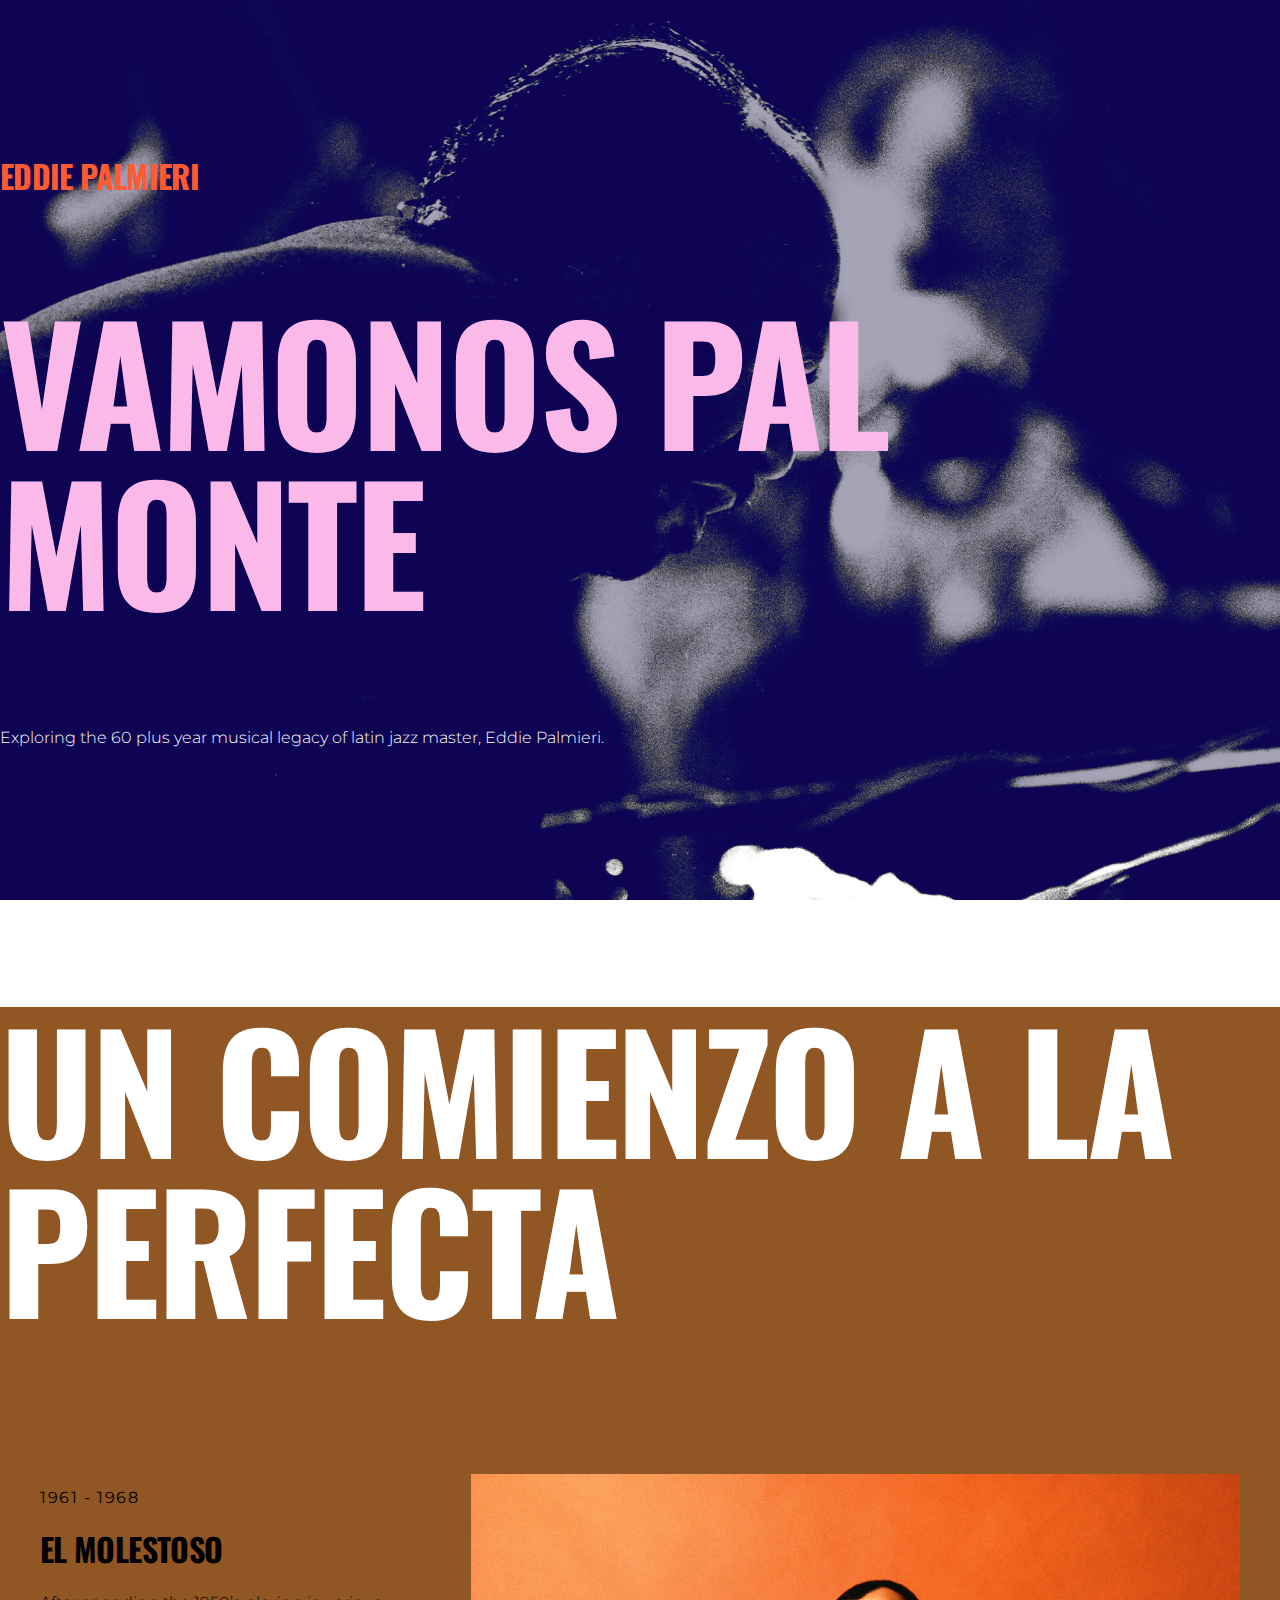
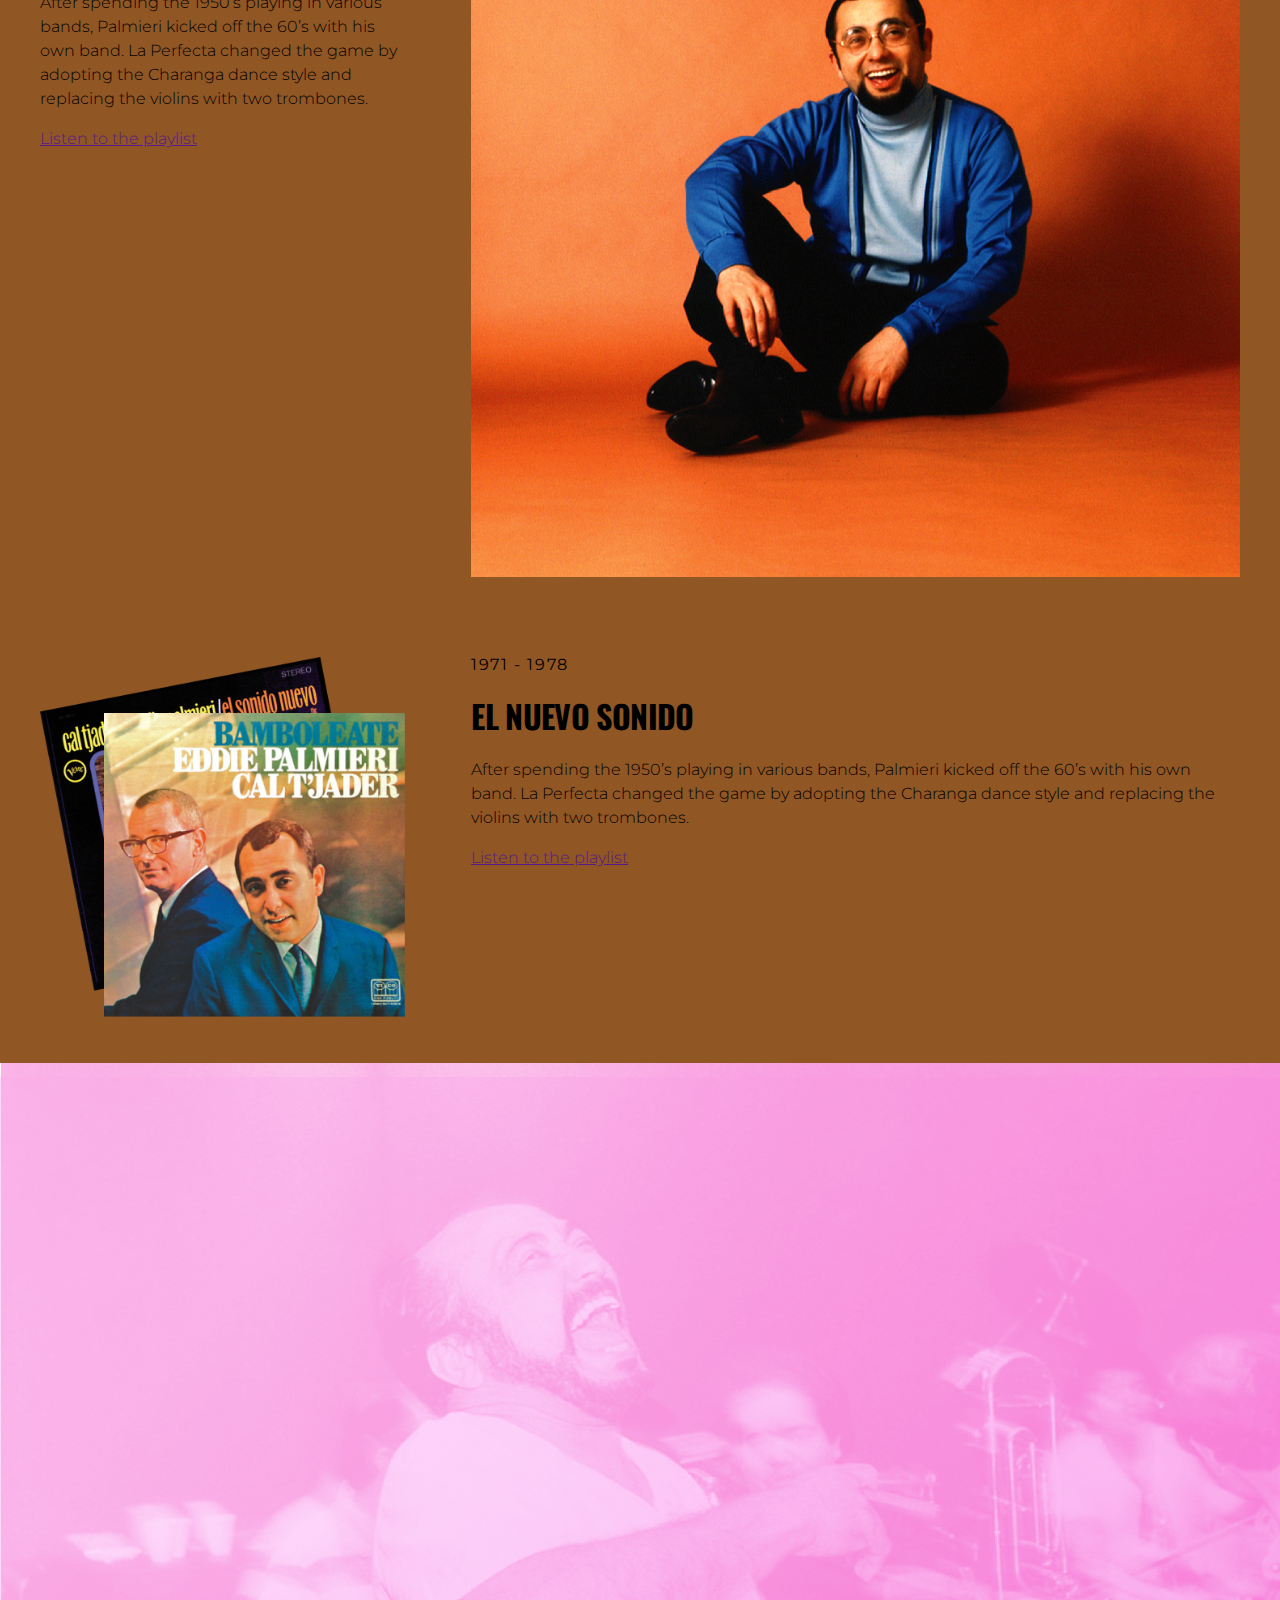
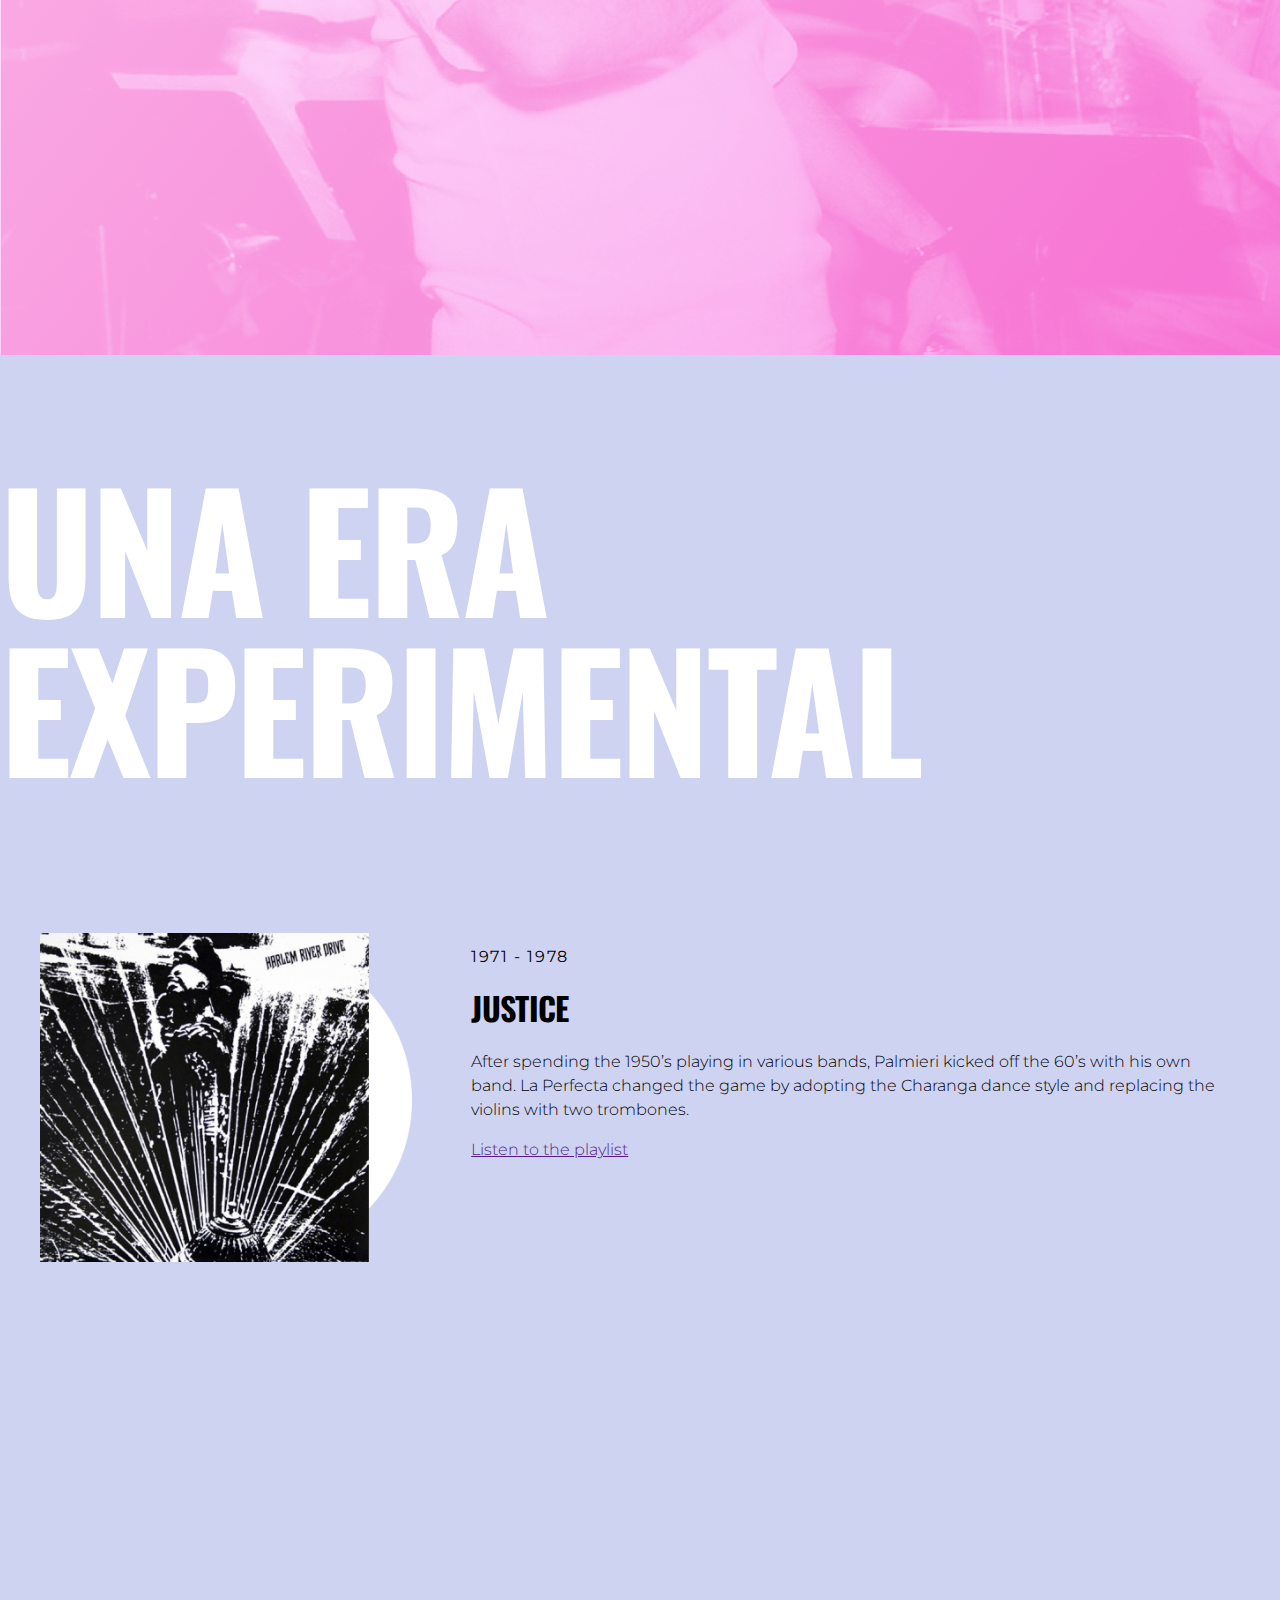
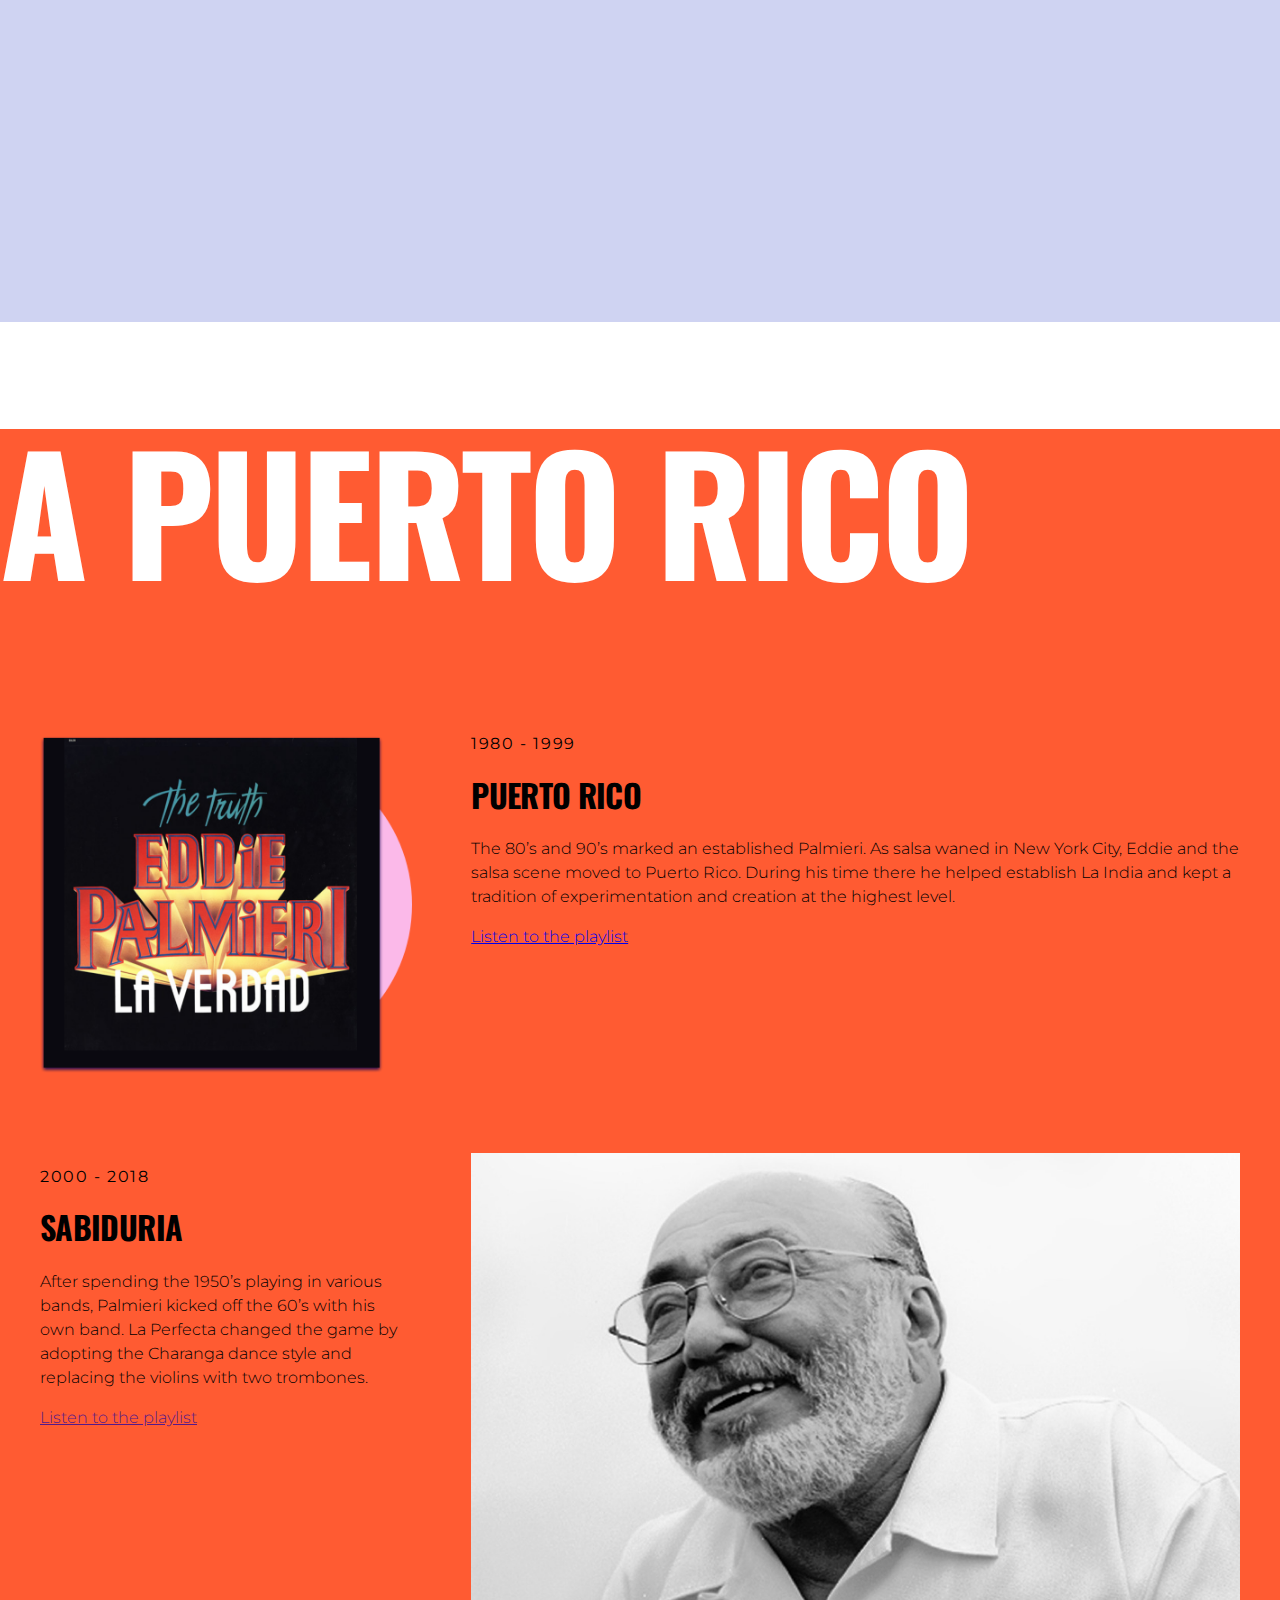
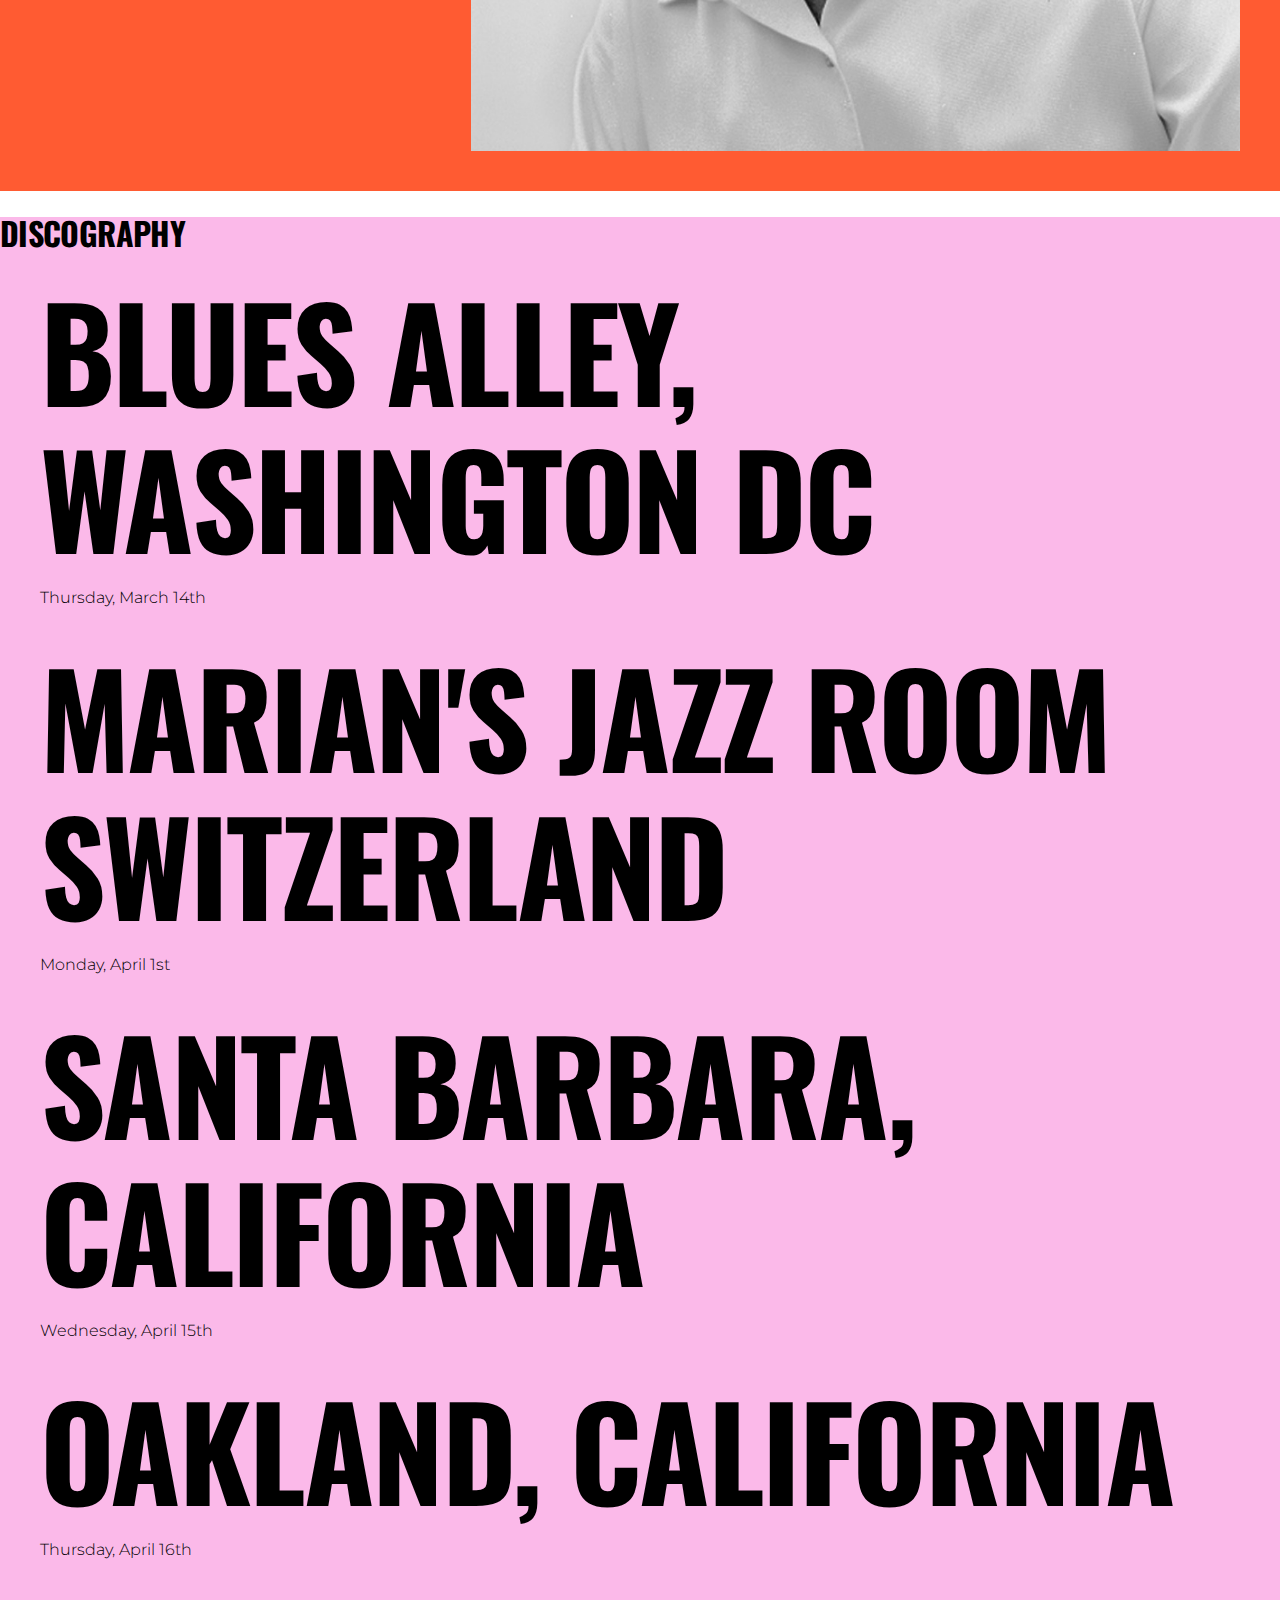
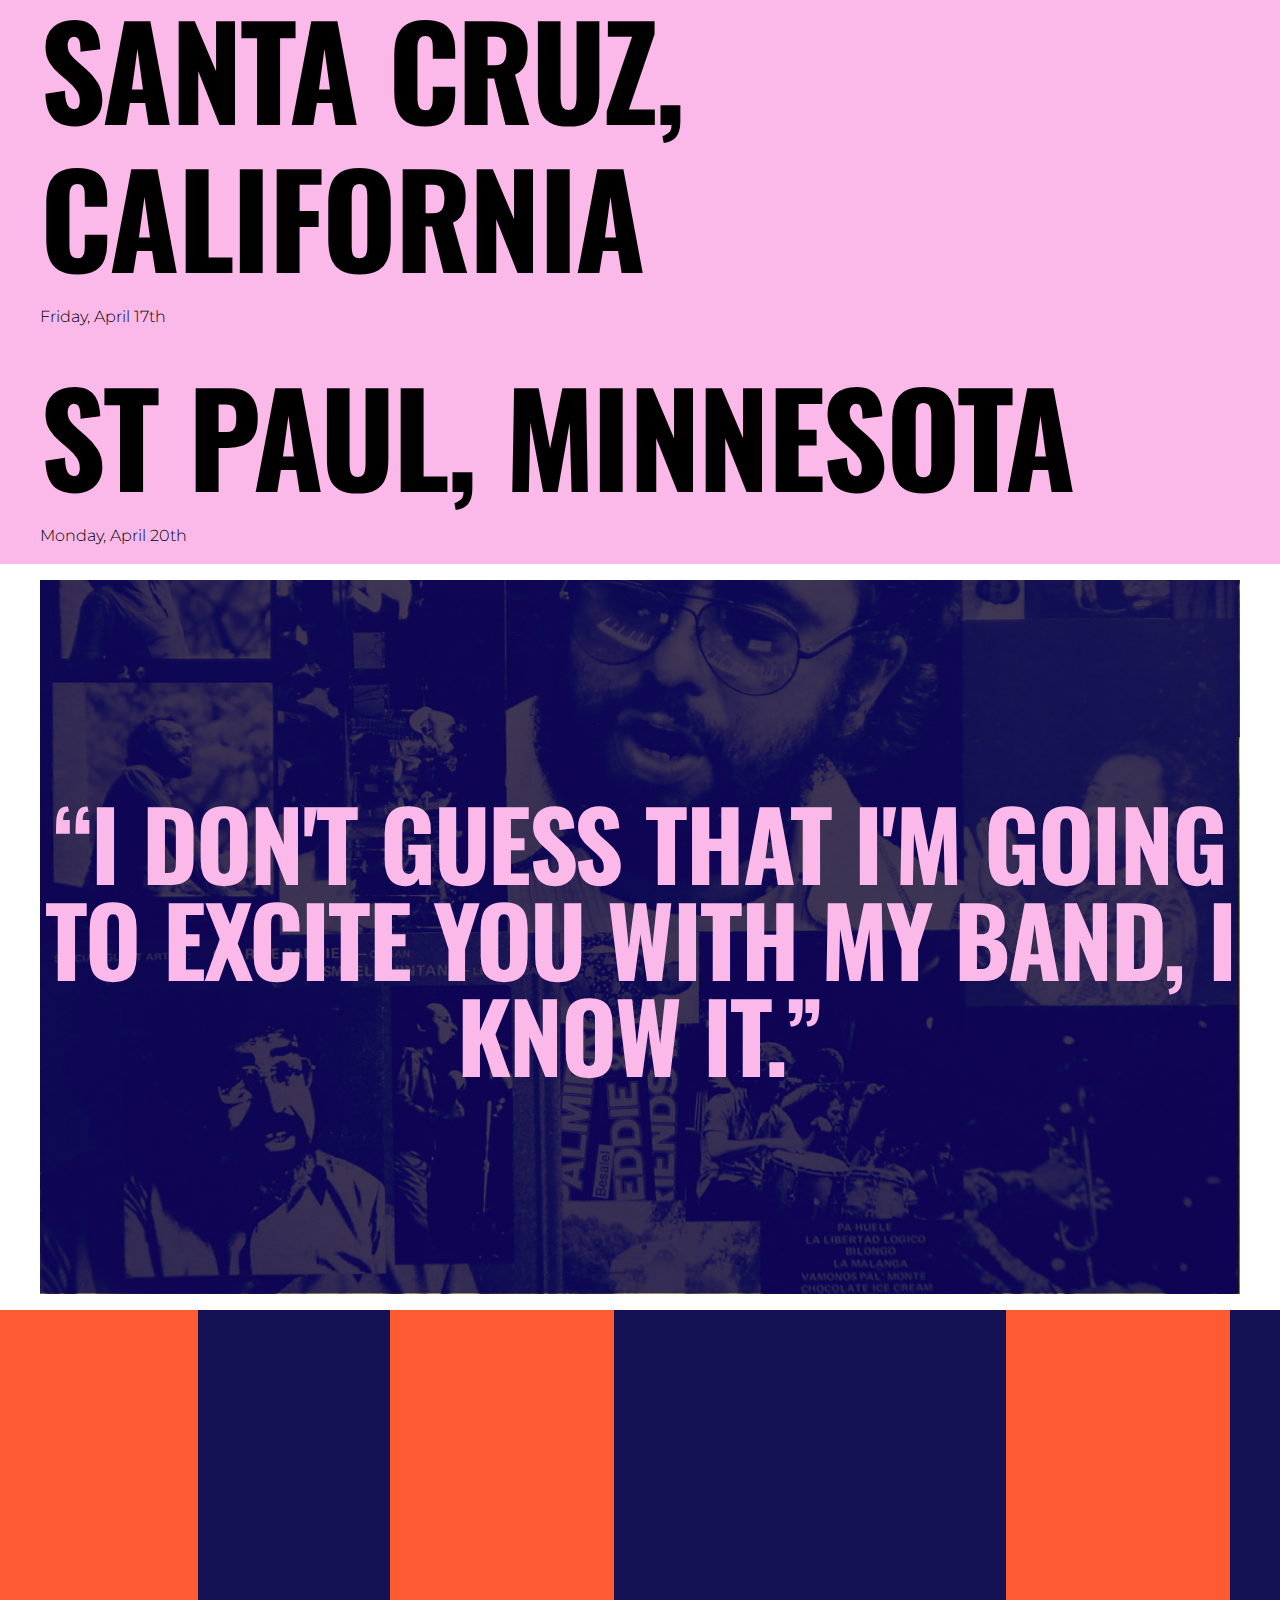
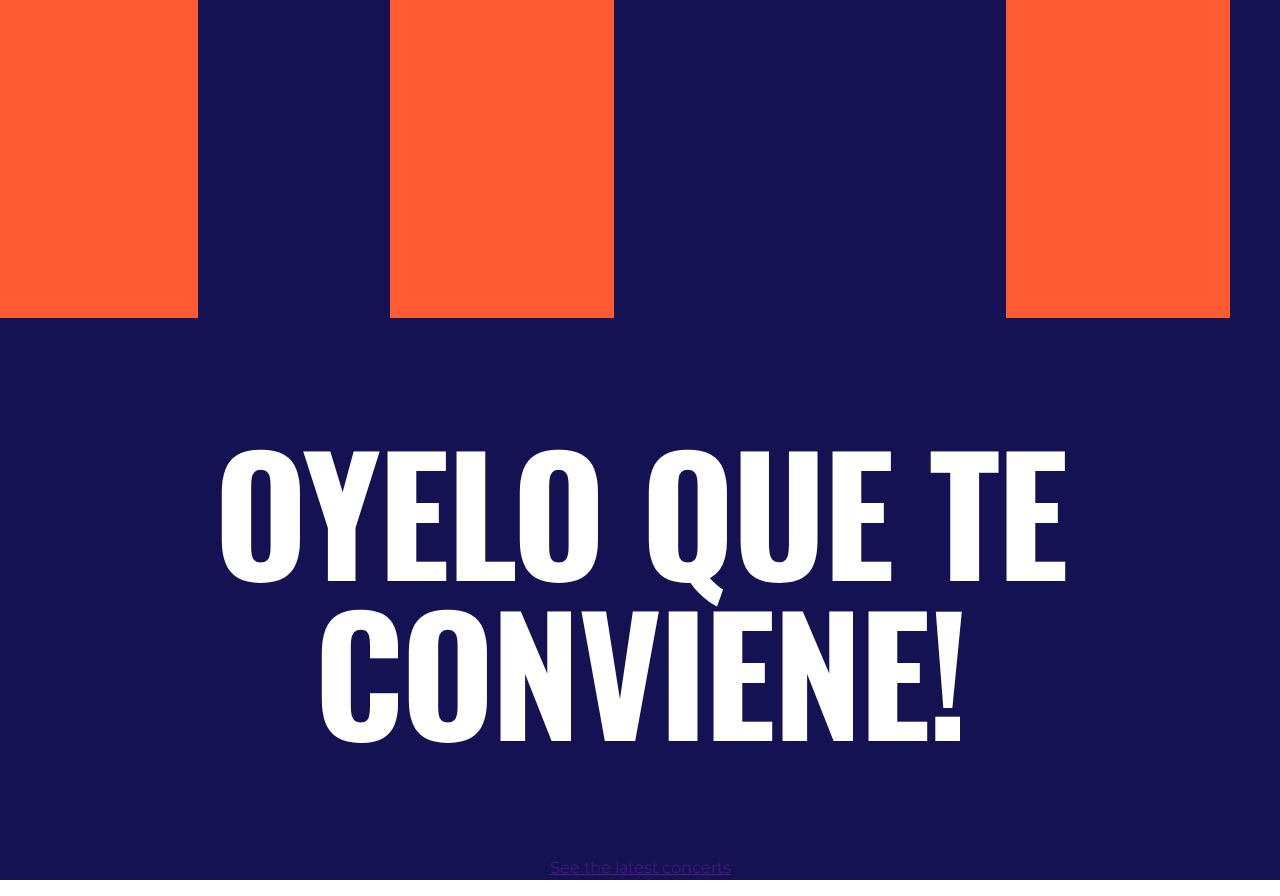
==== unit_6/index.html @ 538d2fc3 "Unit 6" ====
<!DOCTYPE html>
<html lang="en">
<head>
	<title>Vamonos Pal Monte</title>

	<link rel="stylesheet" type="text/css" href="css/style.css">
	<link rel="stylesheet" type="text/css" href="css/normalize.css">

	<link href="https://fonts.googleapis.com/css?family=Montserrat:300,300i,400,400i,700,700i|Oswald:400,700" rel="stylesheet">
</head>



<body>

	<header>
		<section class="hero">
            <div class="hero-inner">
            	<h2>Eddie Palmieri</h2>
                <h1>Vamonos Pal Monte</h1>
                <p>Exploring the 60 plus year musical legacy of latin jazz master, Eddie Palmieri.</p>
            </div>
        </section>			
	</header>

	
	<main>
		<section id="elmolestoso">
			<h1>Un Comienzo a La Perfecta</h1>	
			<section id="two_column" class="clearfix">
				<aside id="left">
					<p class="lead">1961 - 1968</p>
					<h2>El Molestoso</h2>
					<p>After spending the 1950’s playing in various bands, Palmieri kicked off the 60’s with his own band. La Perfecta changed the game by adopting the Charanga dance style and replacing the violins with two trombones.</p> 
					<p><a href="">Listen to the playlist</a></p>
				</aside>

				<img id="right" src="images/eddie_young@2x.png" alt="Young Eddie Palmieri sitting down in front of orange background" title="Young Eddie Palmieri">

			</section>

			
			<section id="two_column" class="clearfix">


				<img  id="left" src="images/caltjader_records@2x.png" alt="Bamboleate and El Sonido Nuevo album covers feature Eddie and Cal Tjader" title="Eddie Palmieri and Cal Tjader, Bamboleate">


				<aside id="right">
				<div class="lead">1971 - 1978</div>
				<h2>El Nuevo Sonido</h2>
				<p>After spending the 1950’s playing in various bands, Palmieri kicked off the 60’s with his own band. La Perfecta changed the game by adopting the Charanga dance style and replacing the violins with two trombones.</p> 

				<p><a href="">Listen to the playlist</a></p>
				</aside>

			</section>	

		</section>	

		<section id="justicia">

			<img src="images/eddie_laughing@2x.png" alt="Eddie Palmieri jumping in the air" title="Eddie Palmieri jumping">

			<h1>Una era experimental</h1>



			<section id="two_column" class="clearfix">

				<img id="left" src="images/harlemriverdrive_records@2x.png" alt="Harlem River Drive album cover, an image of kids playing in front of a fire hydrant" title="Harlem River Drive">

				<aside id="right">

				<p class="lead">1971 - 1978</p>
				<h2>Justice</h2>
				<p>After spending the 1950’s playing in various bands, Palmieri kicked off the 60’s with his own band. La Perfecta changed the game by adopting the Charanga dance style and replacing the violins with two trombones.</p> 

				<p><a href="">Listen to the playlist</a></p>
				</aside>

			</section>

			<div class="video">
				<iframe width="960" height="615" src="https://www.youtube.com/embed/rt2pMXe1Zt8" frameborder="0" allow="accelerometer; autoplay; encrypted-media; gyroscope; picture-in-picture" allowfullscreen></iframe>
			</div>

		</section>

		<section id="puertorico">
			<h1>A Puerto Rico</h1>
			<section id="two_column" class="clearfix">
				<img id="left" src="images/laverdad_records@2x.png" alt="Palmieri laughing and playing with his band" title="Eddie Palmieri laughing">
				<aside id="right">
					<div class="lead">1980 - 1999</div>
					<h2>Puerto Rico</h2>
					<p>The 80’s and 90’s marked an established Palmieri. As salsa waned in New York City, Eddie and the salsa scene moved to Puerto Rico. During his time there he helped establish La India and kept a tradition of experimentation and creation at the highest level.</p> 
					<p><a href="#">Listen to the playlist</a></p>
				</aside>
			</section>
	
			<section id="two_column" class="clearfix">
				<aside id="left">
					<p class="lead">2000 - 2018</p>
					<h2>Sabiduria</h2>
					<p>After spending the 1950’s playing in various bands, Palmieri kicked off the 60’s with his own band. La Perfecta changed the game by adopting the Charanga dance style and replacing the violins with two trombones.</p> 
					<p><a href="">Listen to the playlist</a></p>
				</aside>
				<img id="right" src="images/eddie_portrait@2x.png" alt="Palmieri laughing and playing with his band" title="Eddie Palmieri laughing">
			</section>
		</section>

		<section id="concerts">
			<h2>Discography</h2>
				

				<ul>
					<li class="list-heading"><a href="#">Blues Alley, Washington DC</a></li>
					<li class="list-description">Thursday, March 14th</li>
				</ul>

				<ul>
					<li class="list-heading"><a href="#">Marian's Jazz Room Switzerland</a></li>
					<li class="list-description">Monday, April 1st</li>
				</ul>

				<ul>
					<li class="list-heading"><a href="#">Santa Barbara, California</a></li>
					<li class="list-description">Wednesday, April 15th</li>
				</ul>
					
				<ul>
					<li class="list-heading"><a href="#">Oakland, California</a></li>
					<li class="list-description">Thursday, April 16th</li>
				</ul>
				
				<ul>
					<li class="list-heading"><a href="#">Santa Cruz, California</a></li>
					<li class="list-description">Friday, April 17th</li>
				</ul>

				<ul>
					<li class="list-heading"><a href="#">St Paul, Minnesota</a></li>
					<li class="list-description">Monday, April 20th</li>
				</ul>
	


				
				
		</section>

		<section id="collage">
			<div class="bg-image">
				<img src="images/eddiepalmieri_collage.jpg" alt="Palmieri laughing and playing with his band" title="Eddie Palmieri laughing">
				<p><q>I don't guess that I'm going to excite you with my band, I know it.</q></p>
			</div>
		</section>
	</main>
	
	<footer>
		<img src="images/pianokeys@2x.png" alt="Piano Keys" title="Piano Keys">
		<h1>Oyelo Que Te Conviene!</h1>
			<p><a href="">See the latest concerts</a></p>
	</footer>

</body>
</html>
---- unit_6/css/style.css ----
body {
	font-size: 16px;
	margin: 2em;
}




h1, h2, q, .list-heading {
	font-family: 'Oswald', sans-serif;
	text-transform: uppercase;
	font-weight: 700;
	letter-spacing: -0.02em;
}



h1 {
	font-size: 10em;
	line-height: 1em;
	color: white;
}

h2 {
	font-size: 2em;
	line-height: 1em;
}


p, dl {
	font-family: 'Montserrat', sans-serif;
	font-weight: 300;
	font-size: 1em;
	line-height: 1.5em;
}


q {
	font-size: 6em;
	line-height: 1em;
}

nav a  { 
	font-family: 'Montserrat', sans-serif;
	text-transform: uppercase;
	letter-spacing: 1px;
	font-weight: 400;
	font-size: .8em;
	line-height: 1em;
 }

 ul { list-style-type: none;
}
	
li {
	margin: 0;
	padding: 1em 0;

}

header, footer, q, .video {
	text-align: center;
}

footer {background-color: #141253;}



.lead  { 
	font-family: 'Montserrat', sans-serif;
	text-transform: uppercase;
	letter-spacing: .1em;
	font-weight: 400;
	font-size: 1em;
	line-height: 1em;
 }

 
.bg-image {
    position: relative;
}

.bg-image img {
    display: block;
    width: 100%;
    max-width: 1200px; /* corresponds to max height of 450px */
    margin: 0 auto;
}

.bg-image q {
    position: absolute;
    top:30%;
    left: 0;
    right: 0;
    color: #FBB9E9;
}

#two_column {
    padding: 20px;
}

#left {
    padding: 20px;
    float: left;
    width: 30%;
}

#right {
    padding: 20px;
    float: right;   
    width: 62%;
}

.clearfix:after {
    visibility: hidden;
    display: block;
    font-size: 0;
    content: " ";
    clear: both;
    height: 0;
}

.hero {
    /* Sizing */
    width: 100vw;
    height: 100vh;
    
    /* Flexbox stuff */
    display: flex;
    justify-content: left;
    align-items: center;

    /* Text styles */
    text-align: left;
    

     /* Background styles */
    background-image: url('../images/eddie_hero@2x.png');
    background-size: cover;
    background-position: center center;
    background-repeat: no-repeat;
    background-attachment: fixed;
}

.hero h1 {
    /* Text styles */
    color:#FBB9E9;
	font-size: 10em;
	line-height: 1em;
}

.hero h2 {
    /* Text styles */
    font-size: 2em;
    color:#FF5B32;
}

.hero p {
    /* Text styles */
    color: white;
  
}


#elmolestoso {background-color: #905624;}
#justicia {background-color: #CFD3F2;}
#puertorico {background-color: #FF5B32;}
#concerts {background-color: #FBB9E9;}

li.list-heading {
	font-size:8em;
	margin:0px;
	padding:0px;
	color: black;
	
}

li.list-heading a{
	color: black;
	text-decoration:none;
}

li.list-heading a:hover{
	color: white;
}


li.list-description {
	font-family: 'Montserrat', sans-serif;
	font-weight: 300;
	font-size: 1em;
	line-height: 1.5em;
	color: black;
}
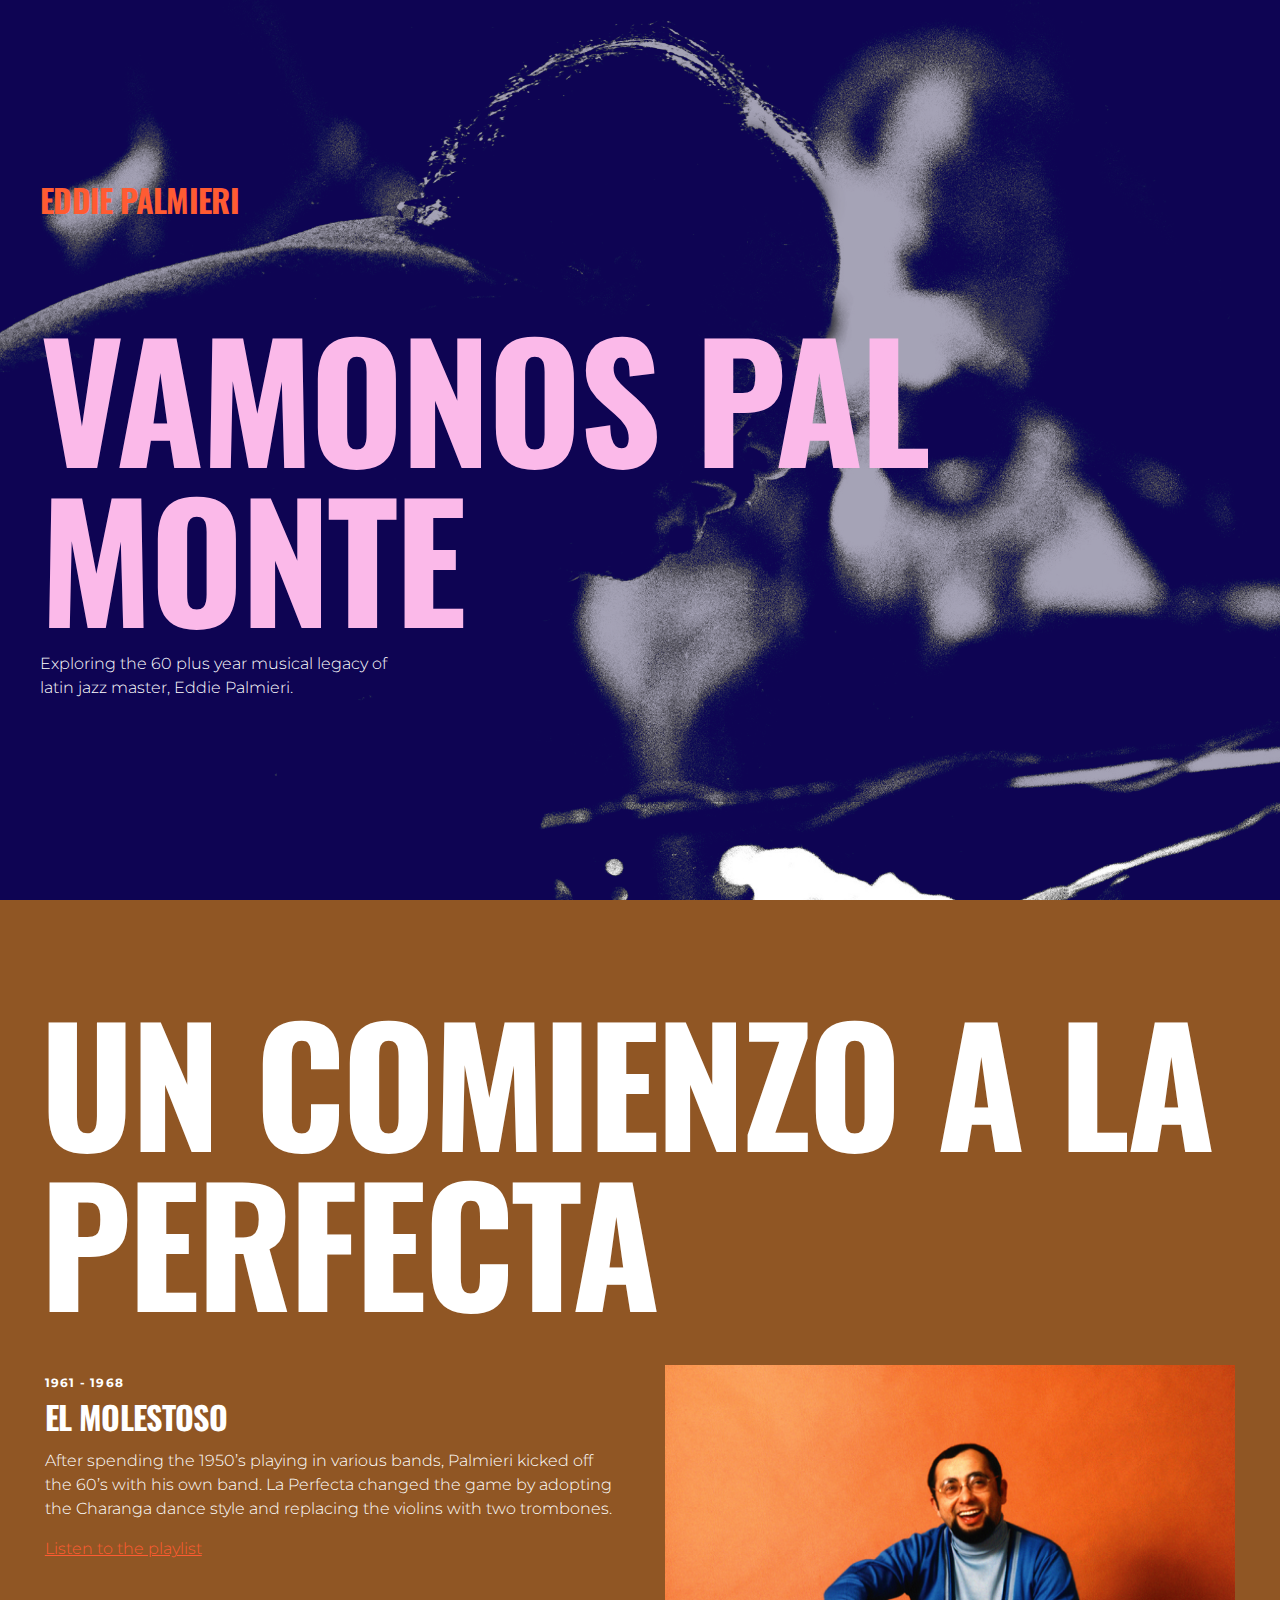
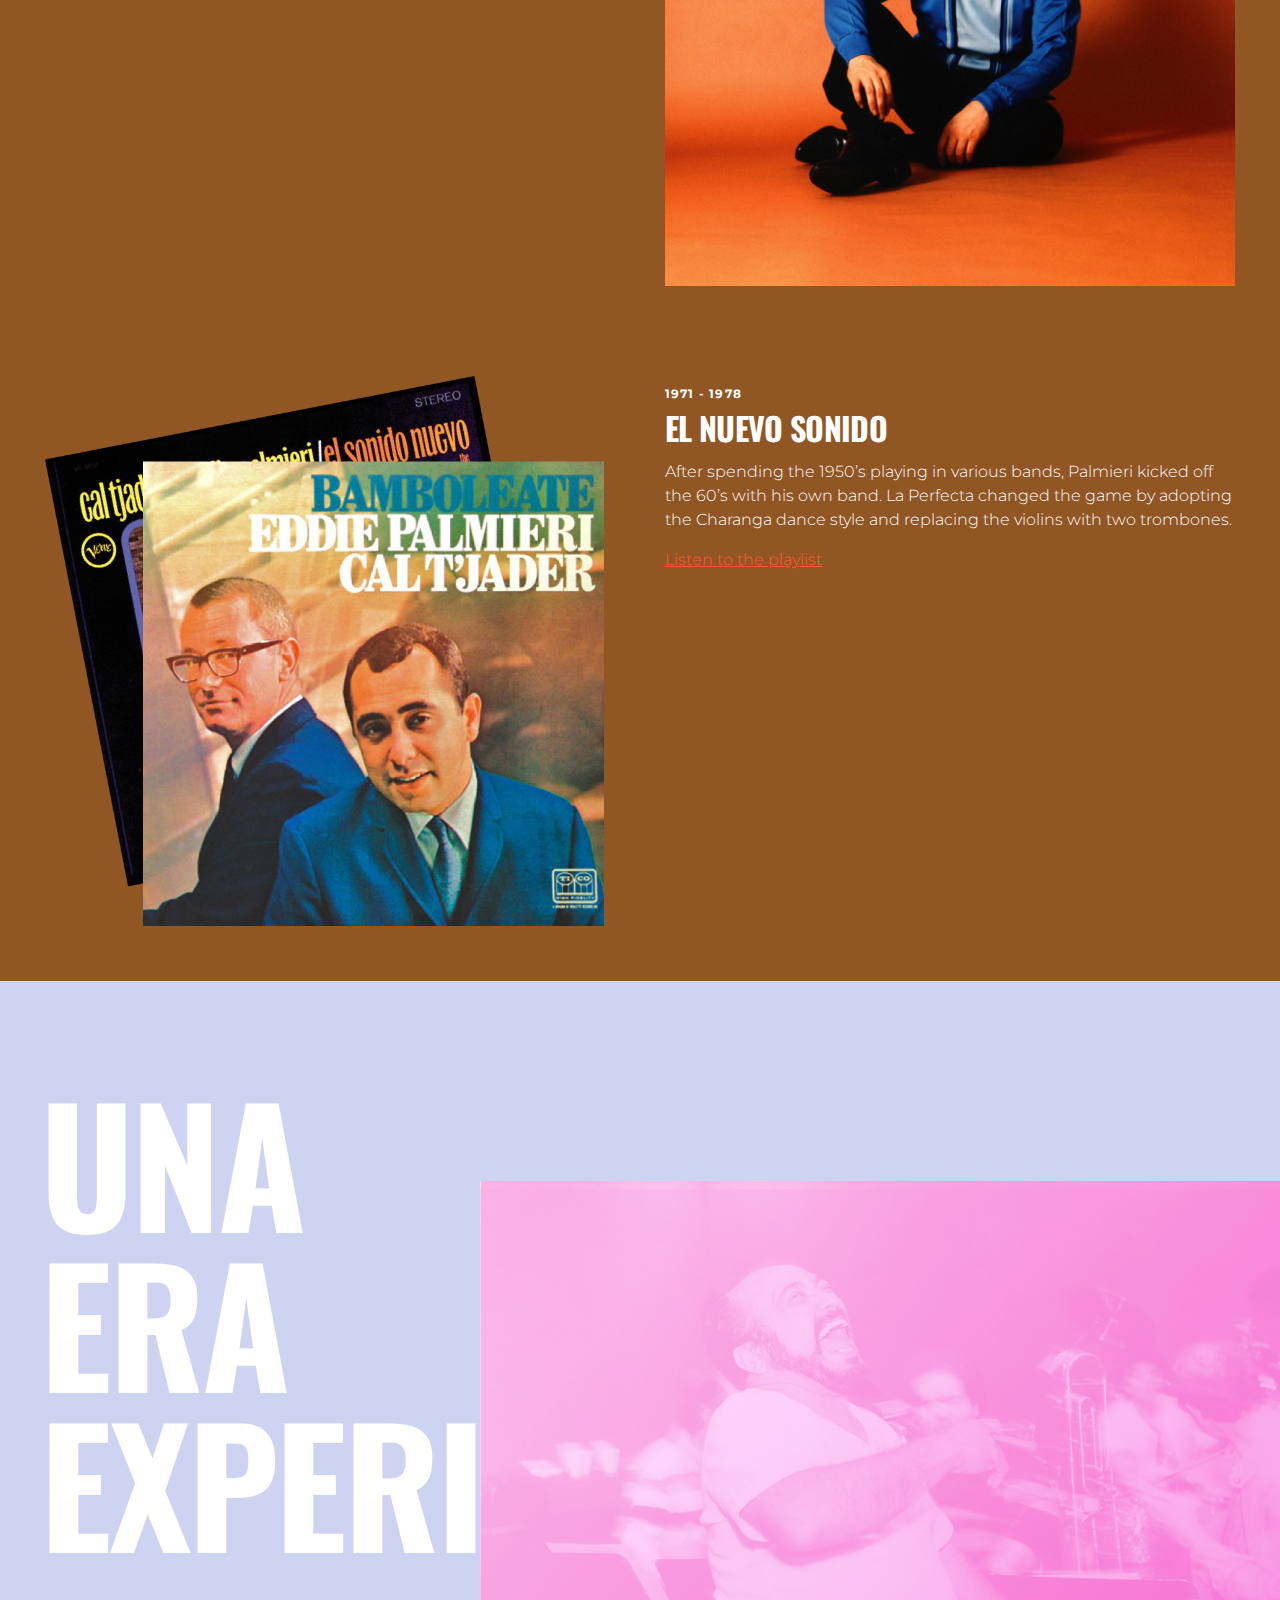
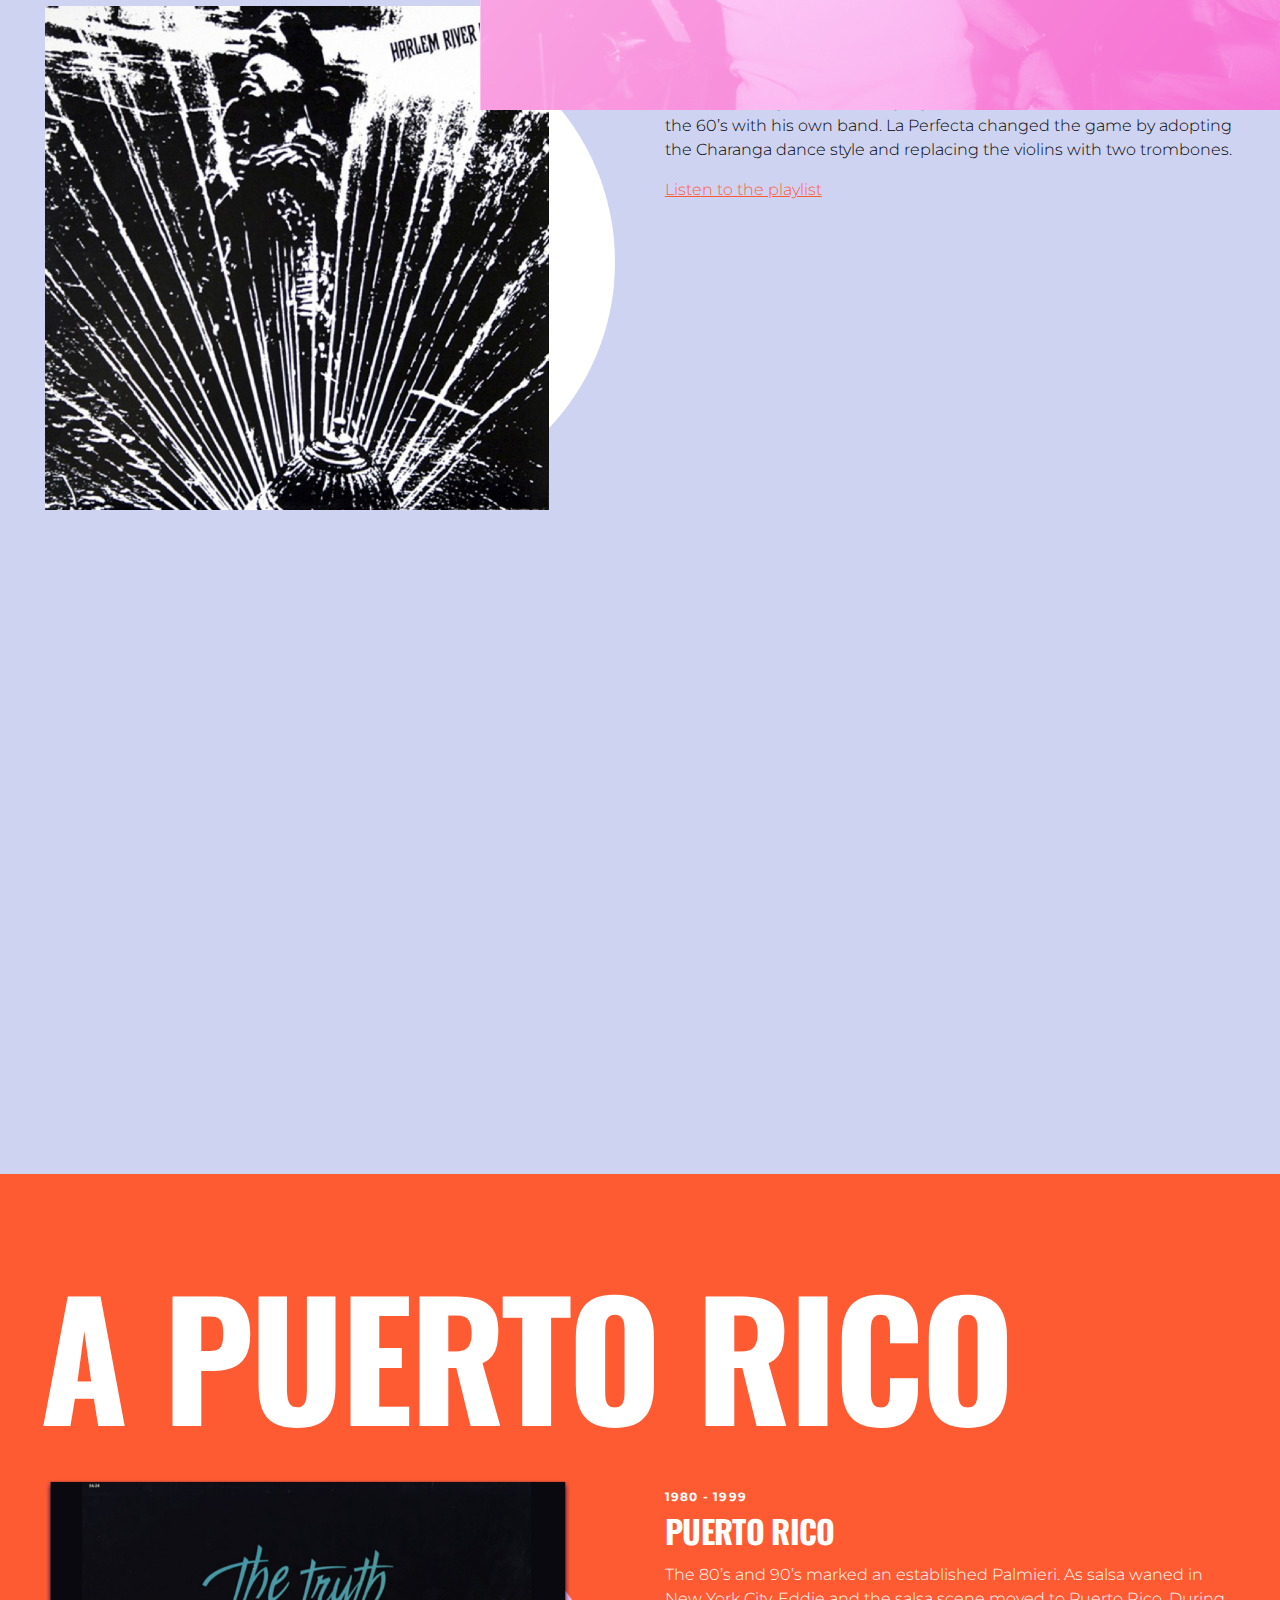
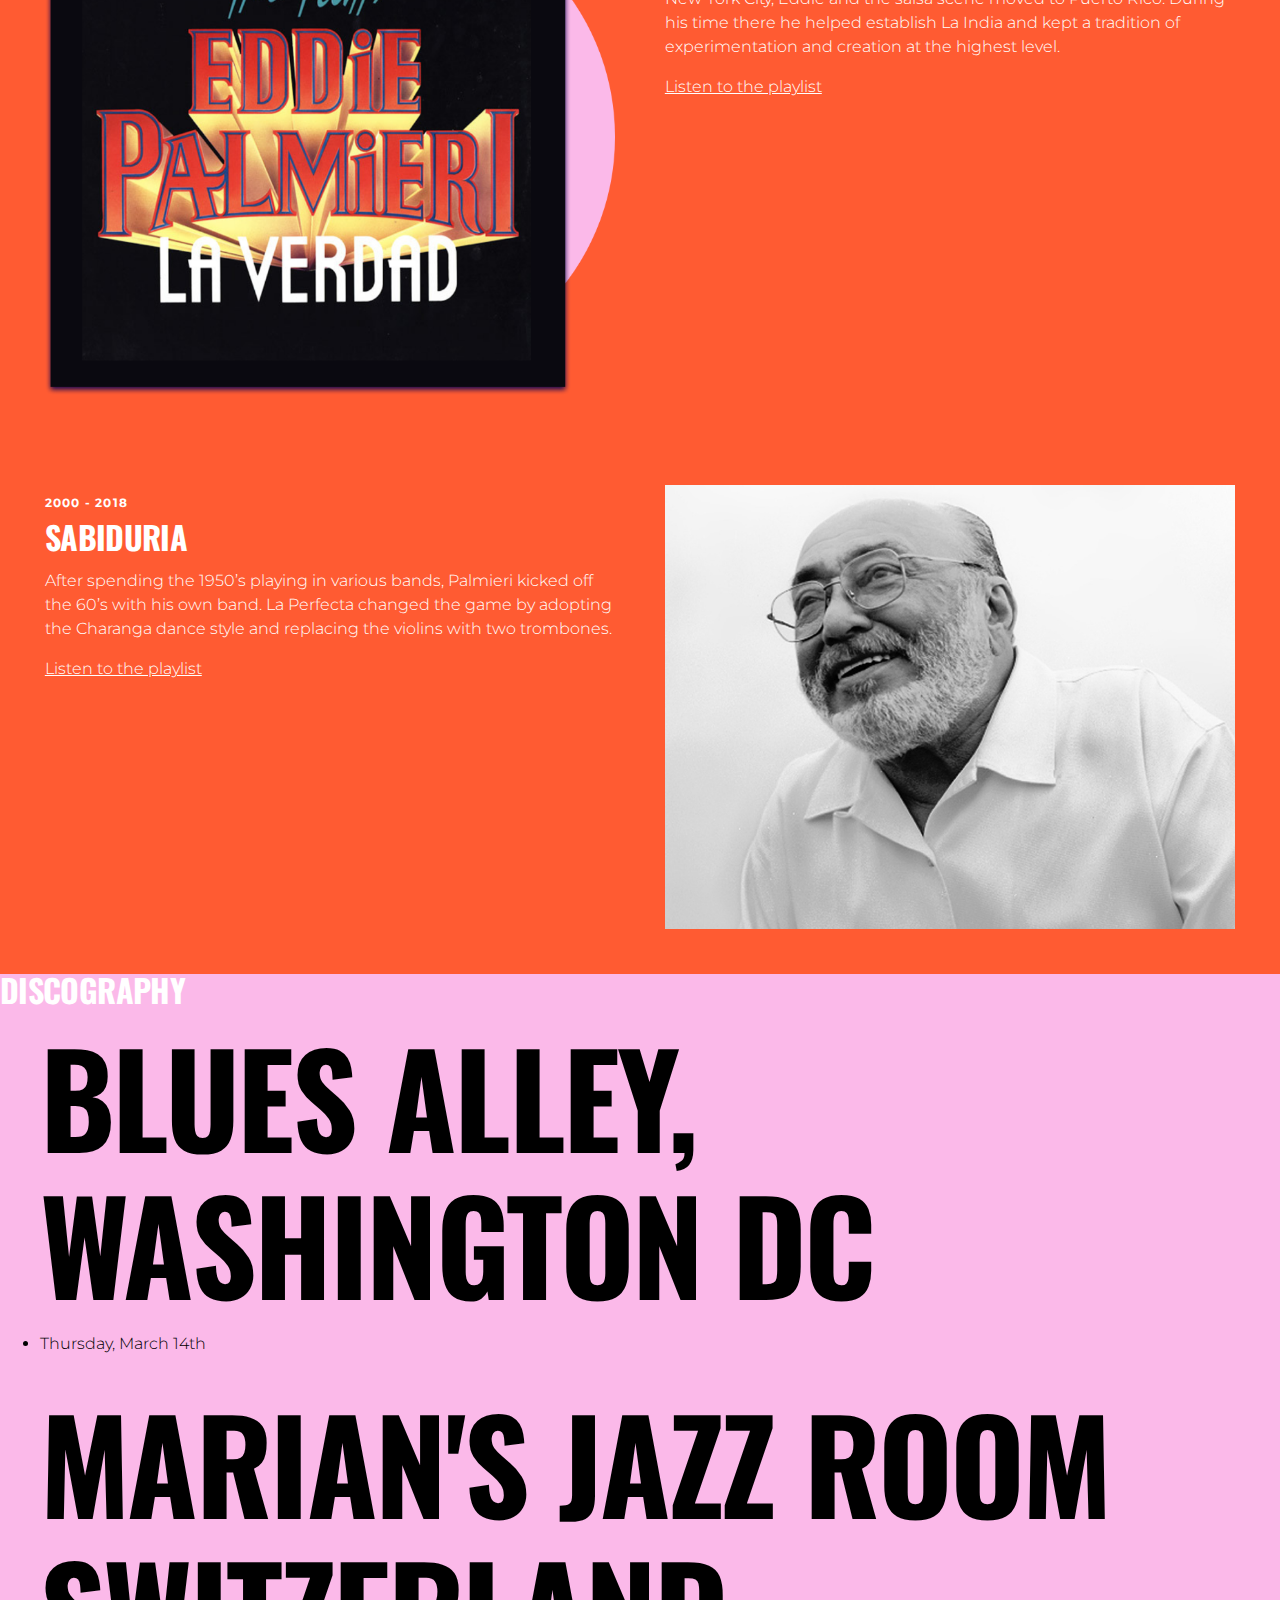
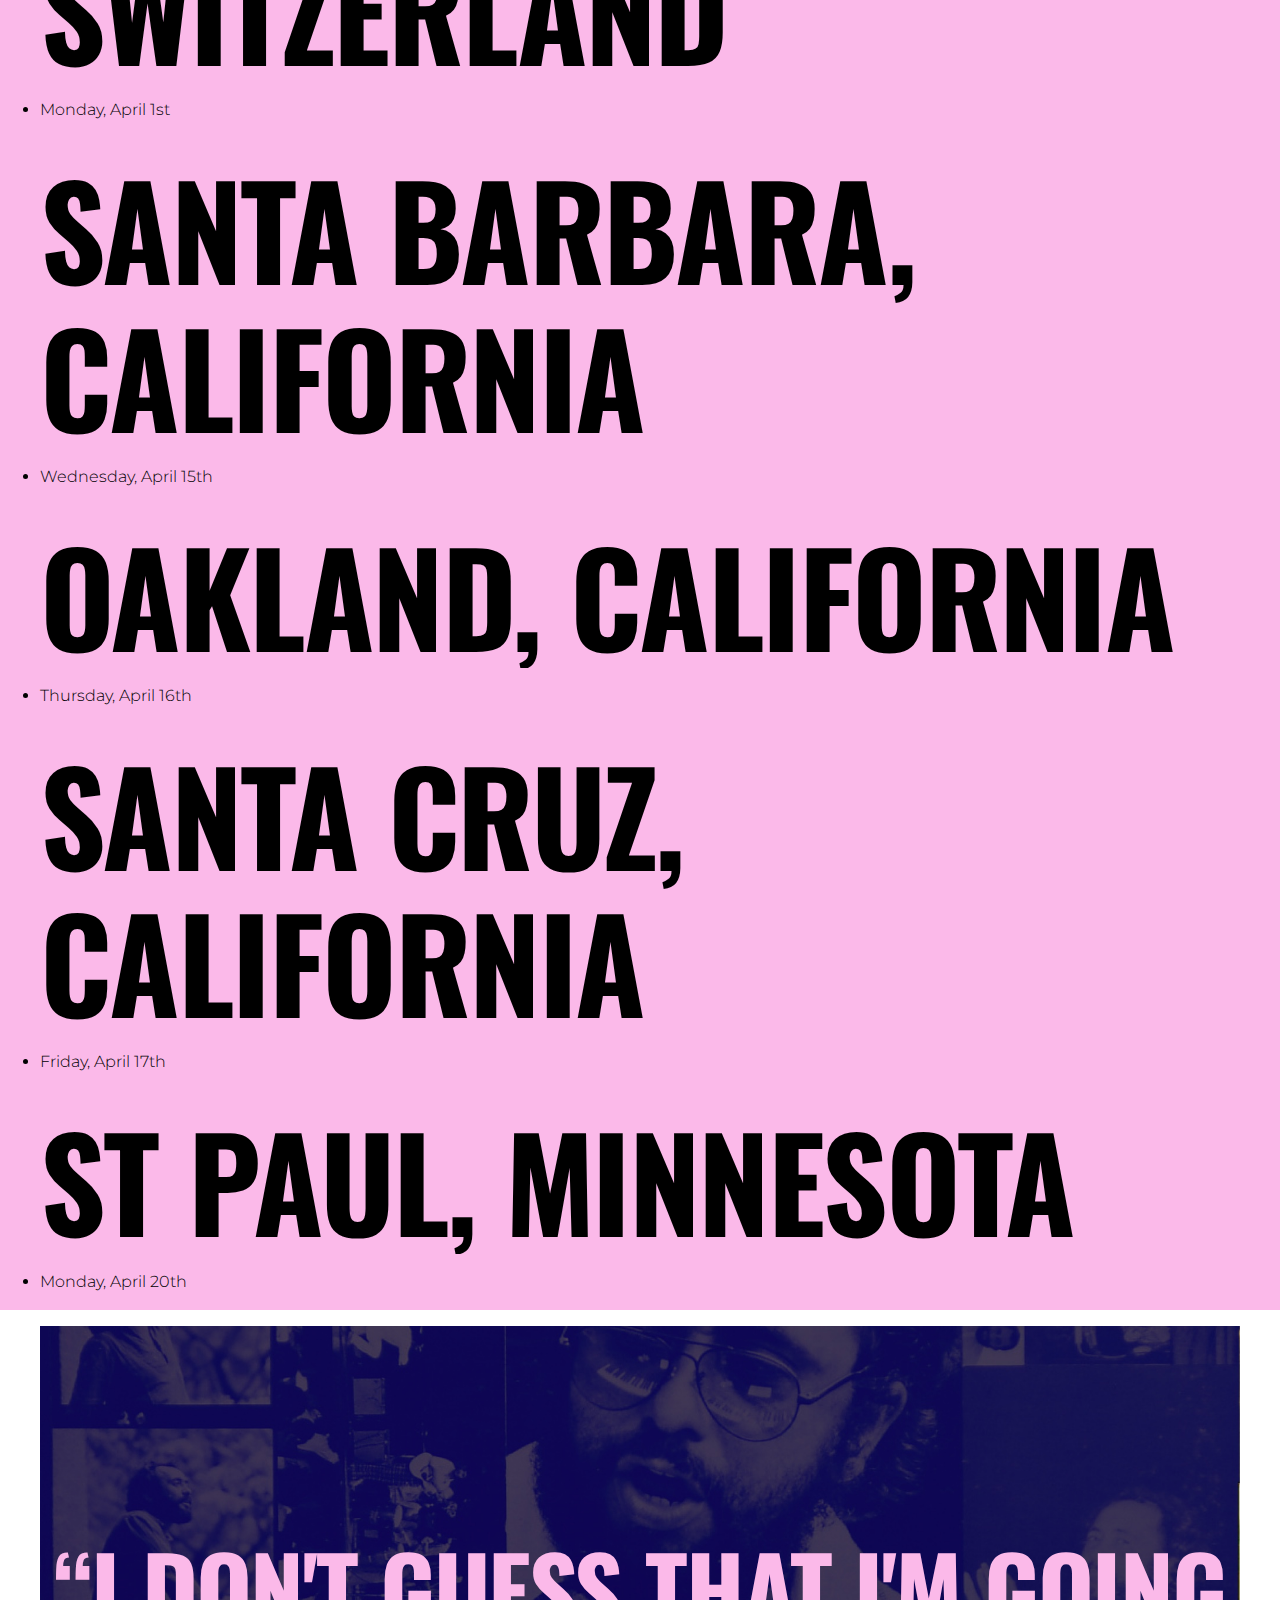
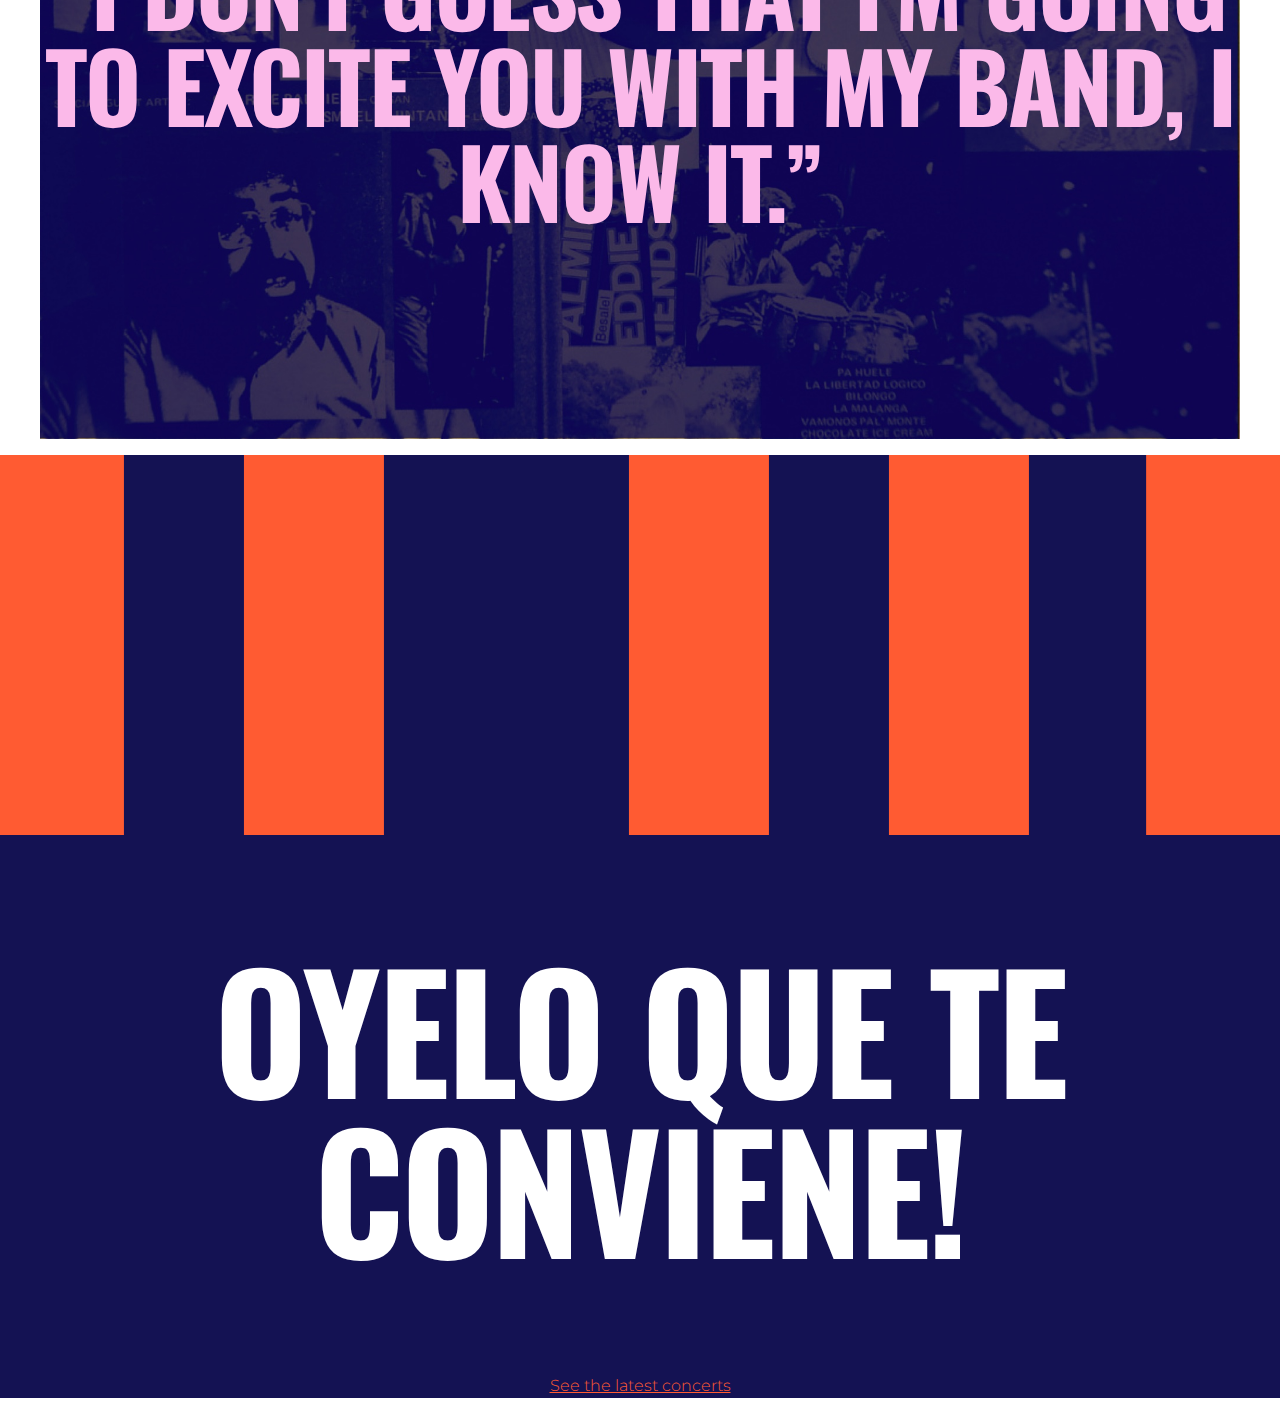
==== commit 0116caa6: "Part 2" ====
--- a/unit_6/index.html
+++ b/unit_6/index.html
@@ -29,7 +29,7 @@
 			<h1>Un Comienzo a La Perfecta</h1>	
 			<section id="two_column" class="clearfix">
 				<aside id="left">
-					<p class="lead">1961 - 1968</p>
+					<h3>1961 - 1968</h3>
 					<h2>El Molestoso</h2>
 					<p>After spending the 1950’s playing in various bands, Palmieri kicked off the 60’s with his own band. La Perfecta changed the game by adopting the Charanga dance style and replacing the violins with two trombones.</p> 
 					<p><a href="">Listen to the playlist</a></p>
@@ -47,11 +47,10 @@
 
 
 				<aside id="right">
-				<div class="lead">1971 - 1978</div>
-				<h2>El Nuevo Sonido</h2>
-				<p>After spending the 1950’s playing in various bands, Palmieri kicked off the 60’s with his own band. La Perfecta changed the game by adopting the Charanga dance style and replacing the violins with two trombones.</p> 
-
-				<p><a href="">Listen to the playlist</a></p>
+					<h3>1971 - 1978</h3>
+					<h2>El Nuevo Sonido</h2>
+					<p>After spending the 1950’s playing in various bands, Palmieri kicked off the 60’s with his own band. La Perfecta changed the game by adopting the Charanga dance style and replacing the violins with two trombones.</p> 
+					<p><a href="">Listen to the playlist</a></p>
 				</aside>
 
 			</section>	
@@ -60,7 +59,9 @@
 
 		<section id="justicia">
 
-			<img src="images/eddie_laughing@2x.png" alt="Eddie Palmieri jumping in the air" title="Eddie Palmieri jumping">
+
+
+			<img id="overlap" src="images/eddie_laughing@2x.png" alt="Eddie Palmieri jumping in the air" title="Eddie Palmieri jumping">
 
 			<h1>Una era experimental</h1>
 
@@ -72,7 +73,7 @@
 
 				<aside id="right">
 
-				<p class="lead">1971 - 1978</p>
+				<h3>1971 - 1978</h3>
 				<h2>Justice</h2>
 				<p>After spending the 1950’s playing in various bands, Palmieri kicked off the 60’s with his own band. La Perfecta changed the game by adopting the Charanga dance style and replacing the violins with two trombones.</p> 
 
@@ -92,7 +93,7 @@
 			<section id="two_column" class="clearfix">
 				<img id="left" src="images/laverdad_records@2x.png" alt="Palmieri laughing and playing with his band" title="Eddie Palmieri laughing">
 				<aside id="right">
-					<div class="lead">1980 - 1999</div>
+					<h3>1980 - 1999</h3>
 					<h2>Puerto Rico</h2>
 					<p>The 80’s and 90’s marked an established Palmieri. As salsa waned in New York City, Eddie and the salsa scene moved to Puerto Rico. During his time there he helped establish La India and kept a tradition of experimentation and creation at the highest level.</p> 
 					<p><a href="#">Listen to the playlist</a></p>
@@ -101,7 +102,7 @@
 	
 			<section id="two_column" class="clearfix">
 				<aside id="left">
-					<p class="lead">2000 - 2018</p>
+					<h3>2000 - 2018</h3>
 					<h2>Sabiduria</h2>
 					<p>After spending the 1950’s playing in various bands, Palmieri kicked off the 60’s with his own band. La Perfecta changed the game by adopting the Charanga dance style and replacing the violins with two trombones.</p> 
 					<p><a href="">Listen to the playlist</a></p>
--- a/unit_6/css/style.css
+++ b/unit_6/css/style.css
@@ -3,9 +3,12 @@
 body {
 	font-size: 16px;
 	margin: 2em;
-}
-
-
+
+}
+
+img {
+	width:100%;
+}
 
 
 h1, h2, q, .list-heading {
@@ -13,24 +16,34 @@
 	text-transform: uppercase;
 	font-weight: 700;
 	letter-spacing: -0.02em;
-}
-
-
+	overflow:hidden;
+}
+
+h3, p {font-family: 'Montserrat', sans-serif;}
 
 h1 {
 	font-size: 10em;
 	line-height: 1em;
 	color: white;
+	z-index:10;
 }
 
 h2 {
 	font-size: 2em;
 	line-height: 1em;
-}
-
-
-p, dl {
-	font-family: 'Montserrat', sans-serif;
+	margin: 0px !important;
+}
+
+h3 { 
+	text-transform: uppercase;
+	letter-spacing: .1em;
+	font-weight: 700;
+	font-size: .75em;
+	line-height: 1em;
+ }
+
+
+p  {
 	font-weight: 300;
 	font-size: 1em;
 	line-height: 1.5em;
@@ -51,7 +64,17 @@
 	line-height: 1em;
  }
 
- ul { list-style-type: none;
+ a {color:#FF5B32;}
+
+
+section h1 {
+	padding-left:40px;
+	padding-top:100px;
+ 	margin: 0px;}
+}
+ 
+
+ul { list-style-type: none;
 }
 	
 li {
@@ -68,14 +91,7 @@
 
 
 
-.lead  { 
-	font-family: 'Montserrat', sans-serif;
-	text-transform: uppercase;
-	letter-spacing: .1em;
-	font-weight: 400;
-	font-size: 1em;
-	line-height: 1em;
- }
+
 
  
 .bg-image {
@@ -102,15 +118,15 @@
 }
 
 #left {
-    padding: 20px;
+    padding: 2%;
     float: left;
-    width: 30%;
+    width: 46%;
 }
 
 #right {
-    padding: 20px;
+    padding: 2%;
     float: right;   
-    width: 62%;
+    width: 46%;
 }
 
 .clearfix:after {
@@ -149,24 +165,49 @@
     color:#FBB9E9;
 	font-size: 10em;
 	line-height: 1em;
+	padding-left:40px;
 }
 
 .hero h2 {
     /* Text styles */
     font-size: 2em;
     color:#FF5B32;
+    padding-left:40px;
 }
 
 .hero p {
     /* Text styles */
     color: white;
+    padding-left:40px;
+    width:350px;
   
 }
 
 
 #elmolestoso {background-color: #905624;}
-#justicia {background-color: #CFD3F2;}
-#puertorico {background-color: #FF5B32;}
+#elmolestoso p, h2, h3 {
+	color:white;
+}
+#justicia {background-color: #CFD3F2;
+}
+#overlap {
+	transform:translateY(200px);
+	z-index:-1;
+	width:800px;
+	float:right;
+
+
+} 
+
+#justicia .video {
+	transform:translateY(100px);
+	z-index:1;
+} 
+#puertorico {background-color: #FF5B32;
+color:white;}
+
+#puertorico a {color:white;}
+
 #concerts {background-color: #FBB9E9;}
 
 li.list-heading {
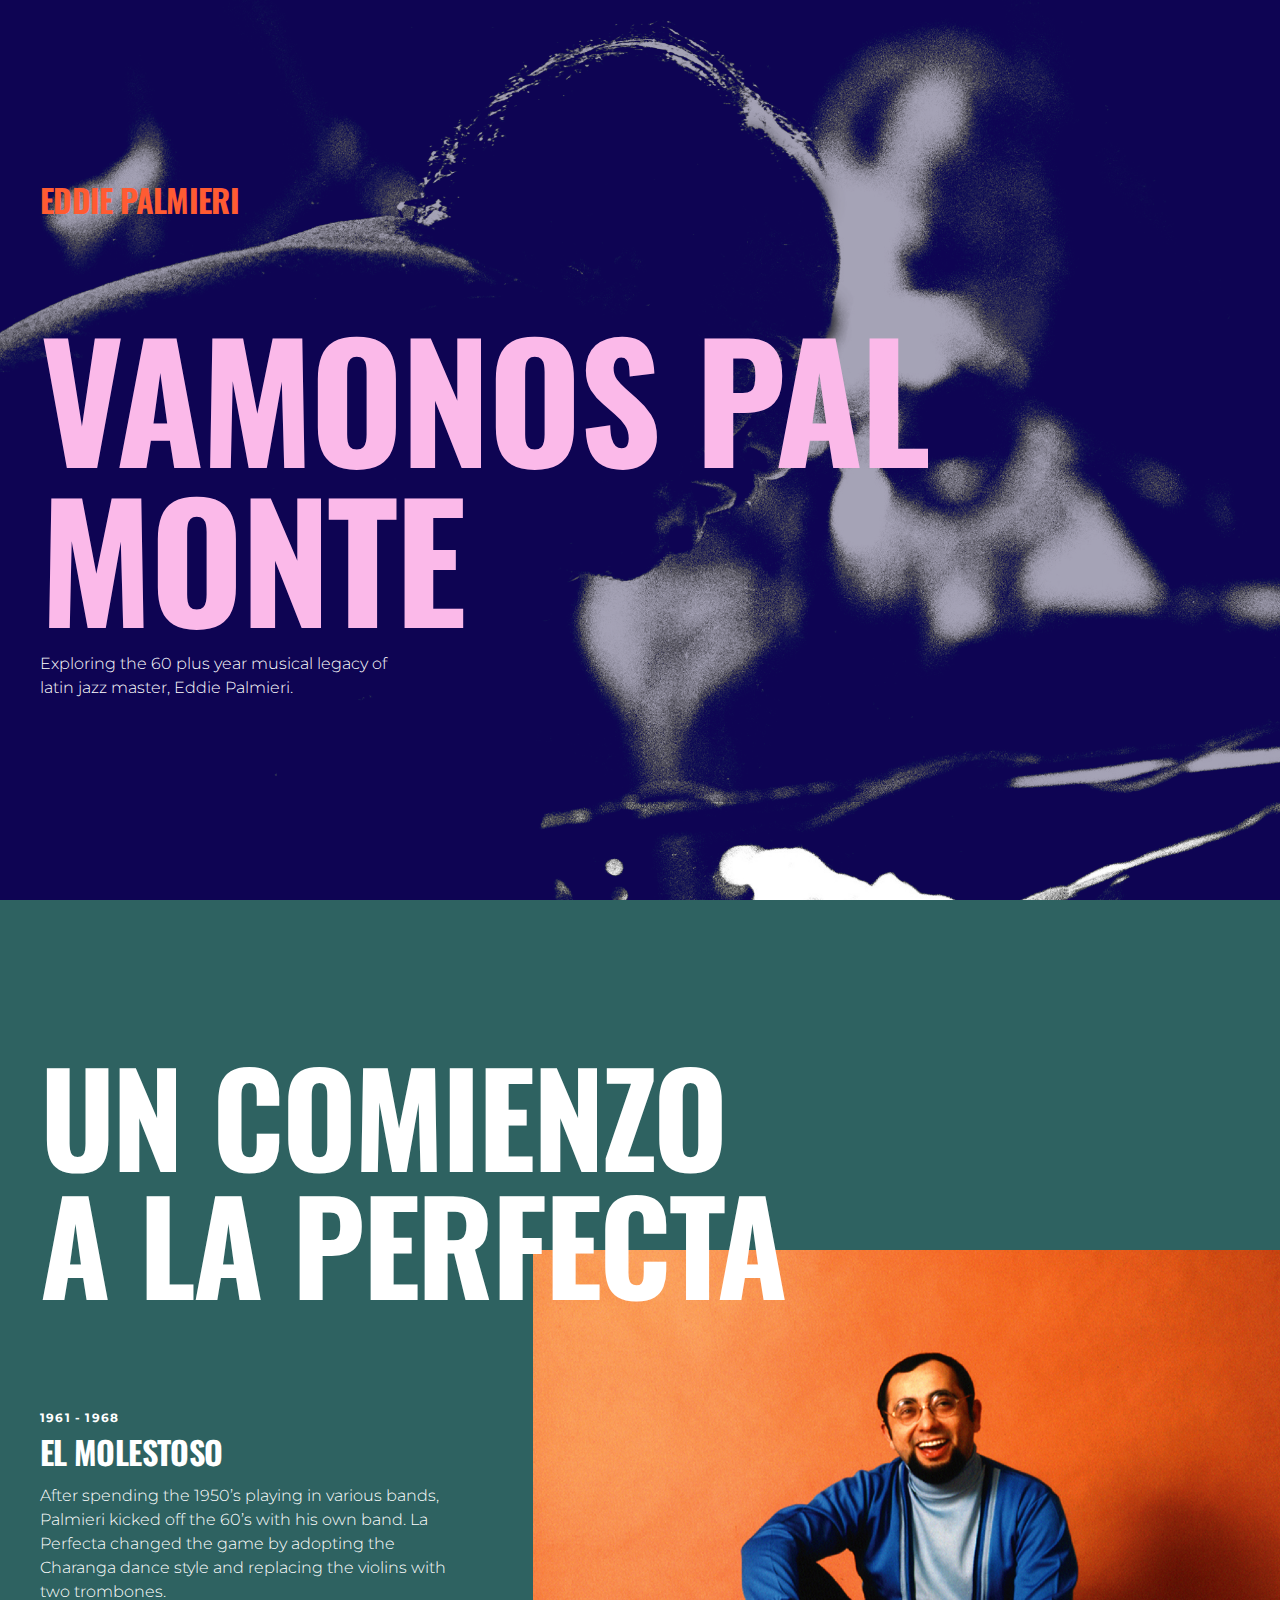
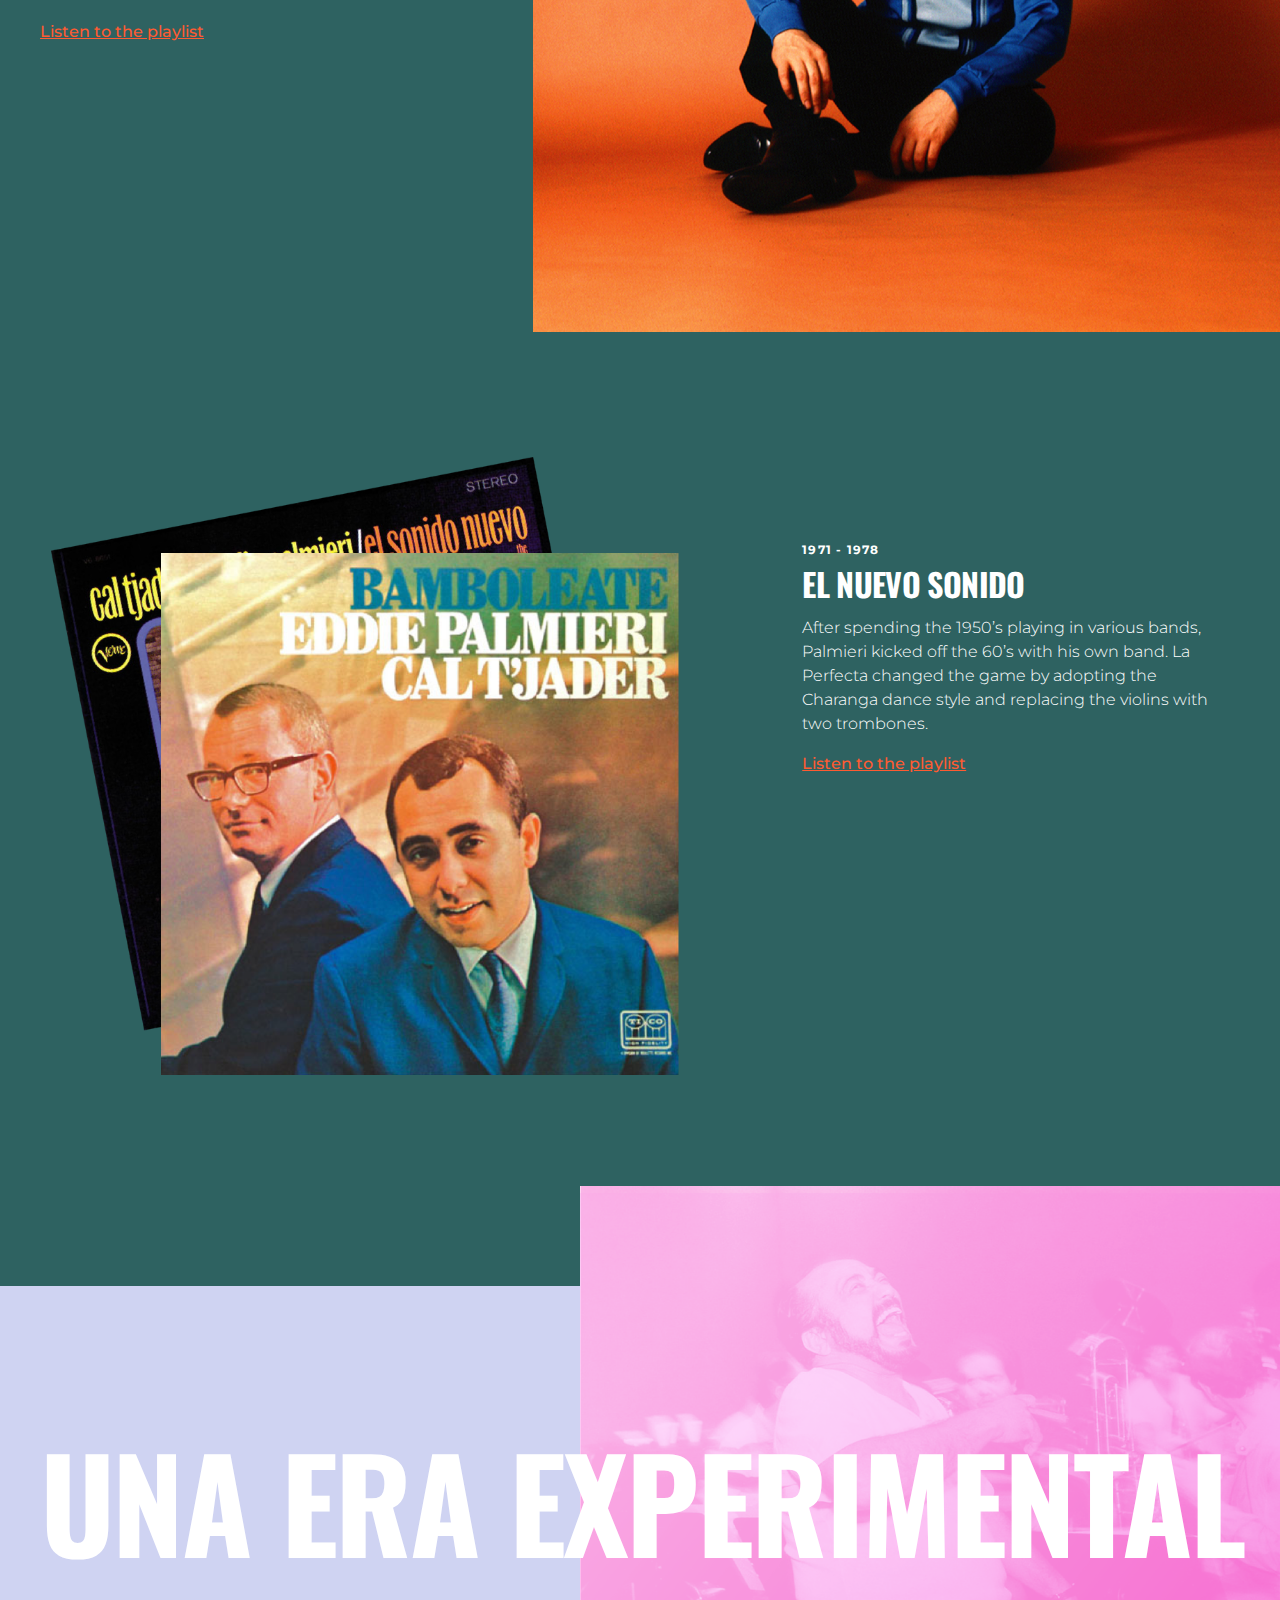
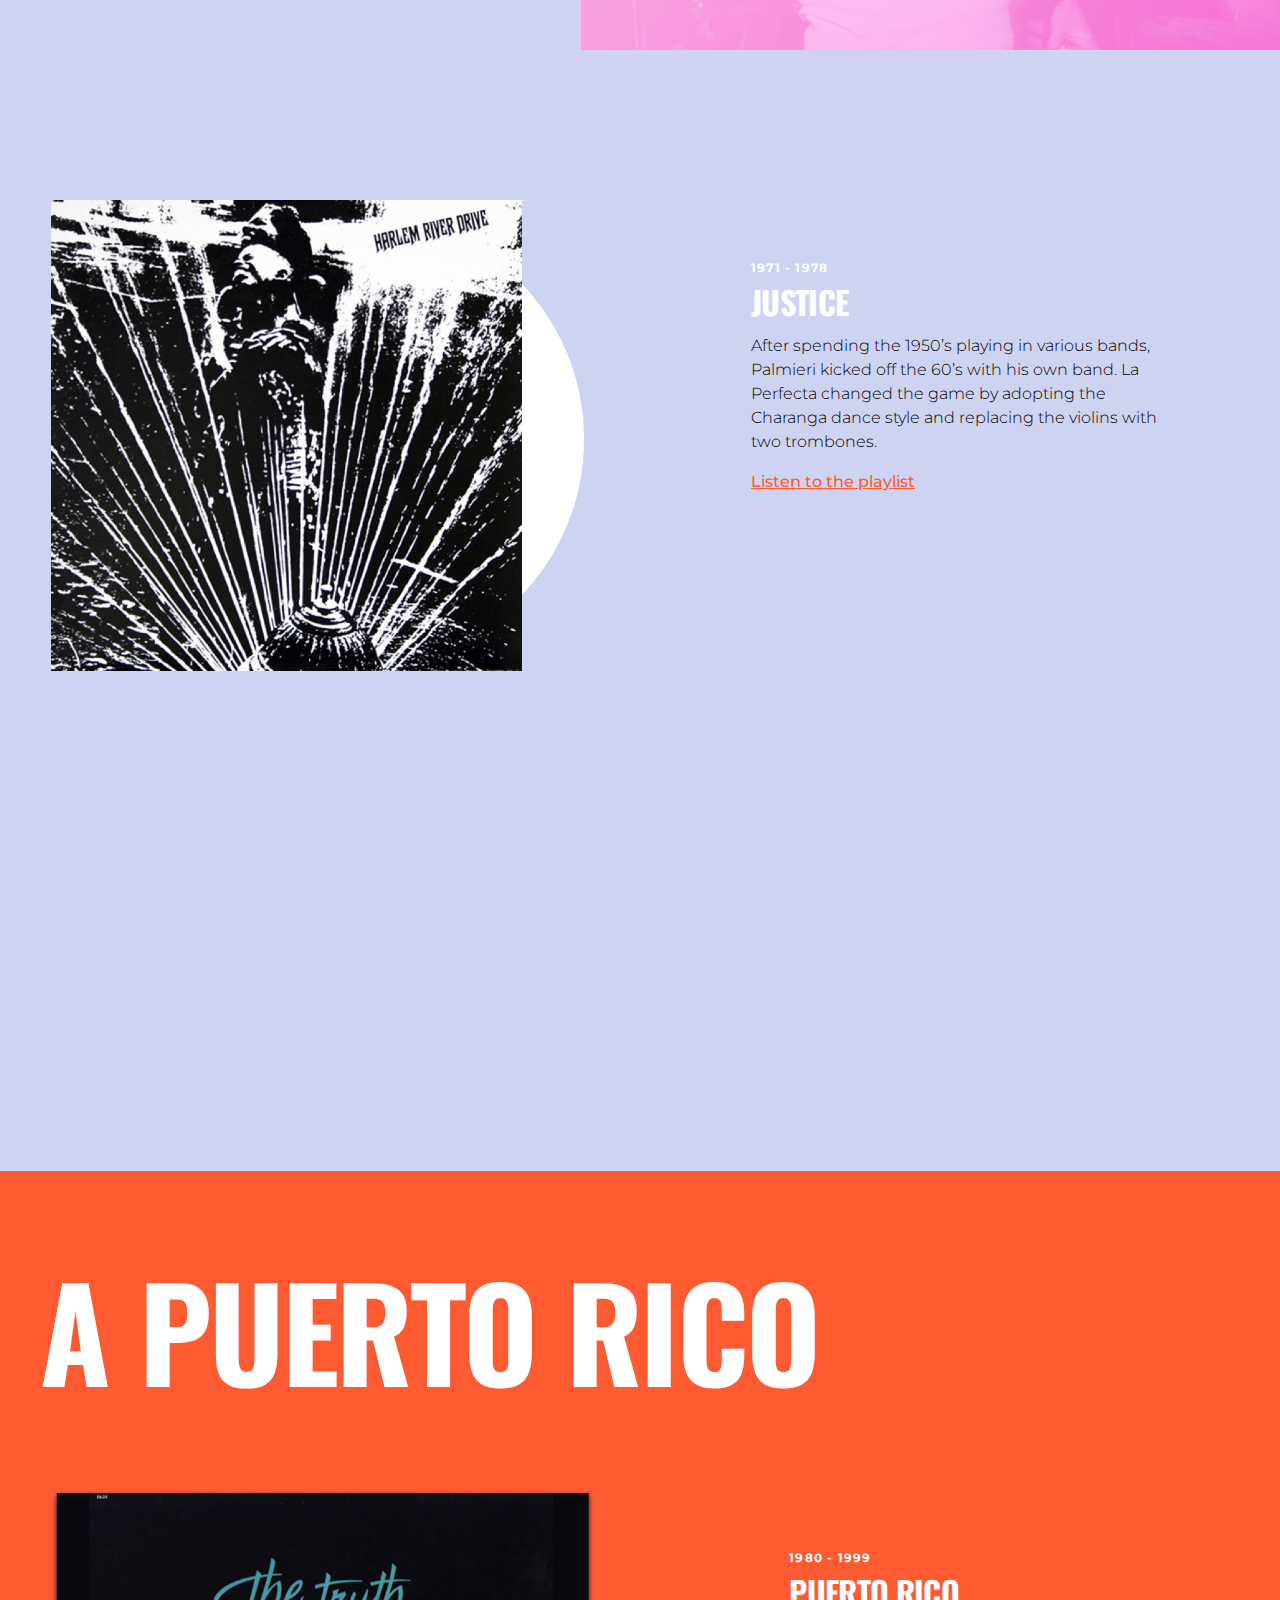
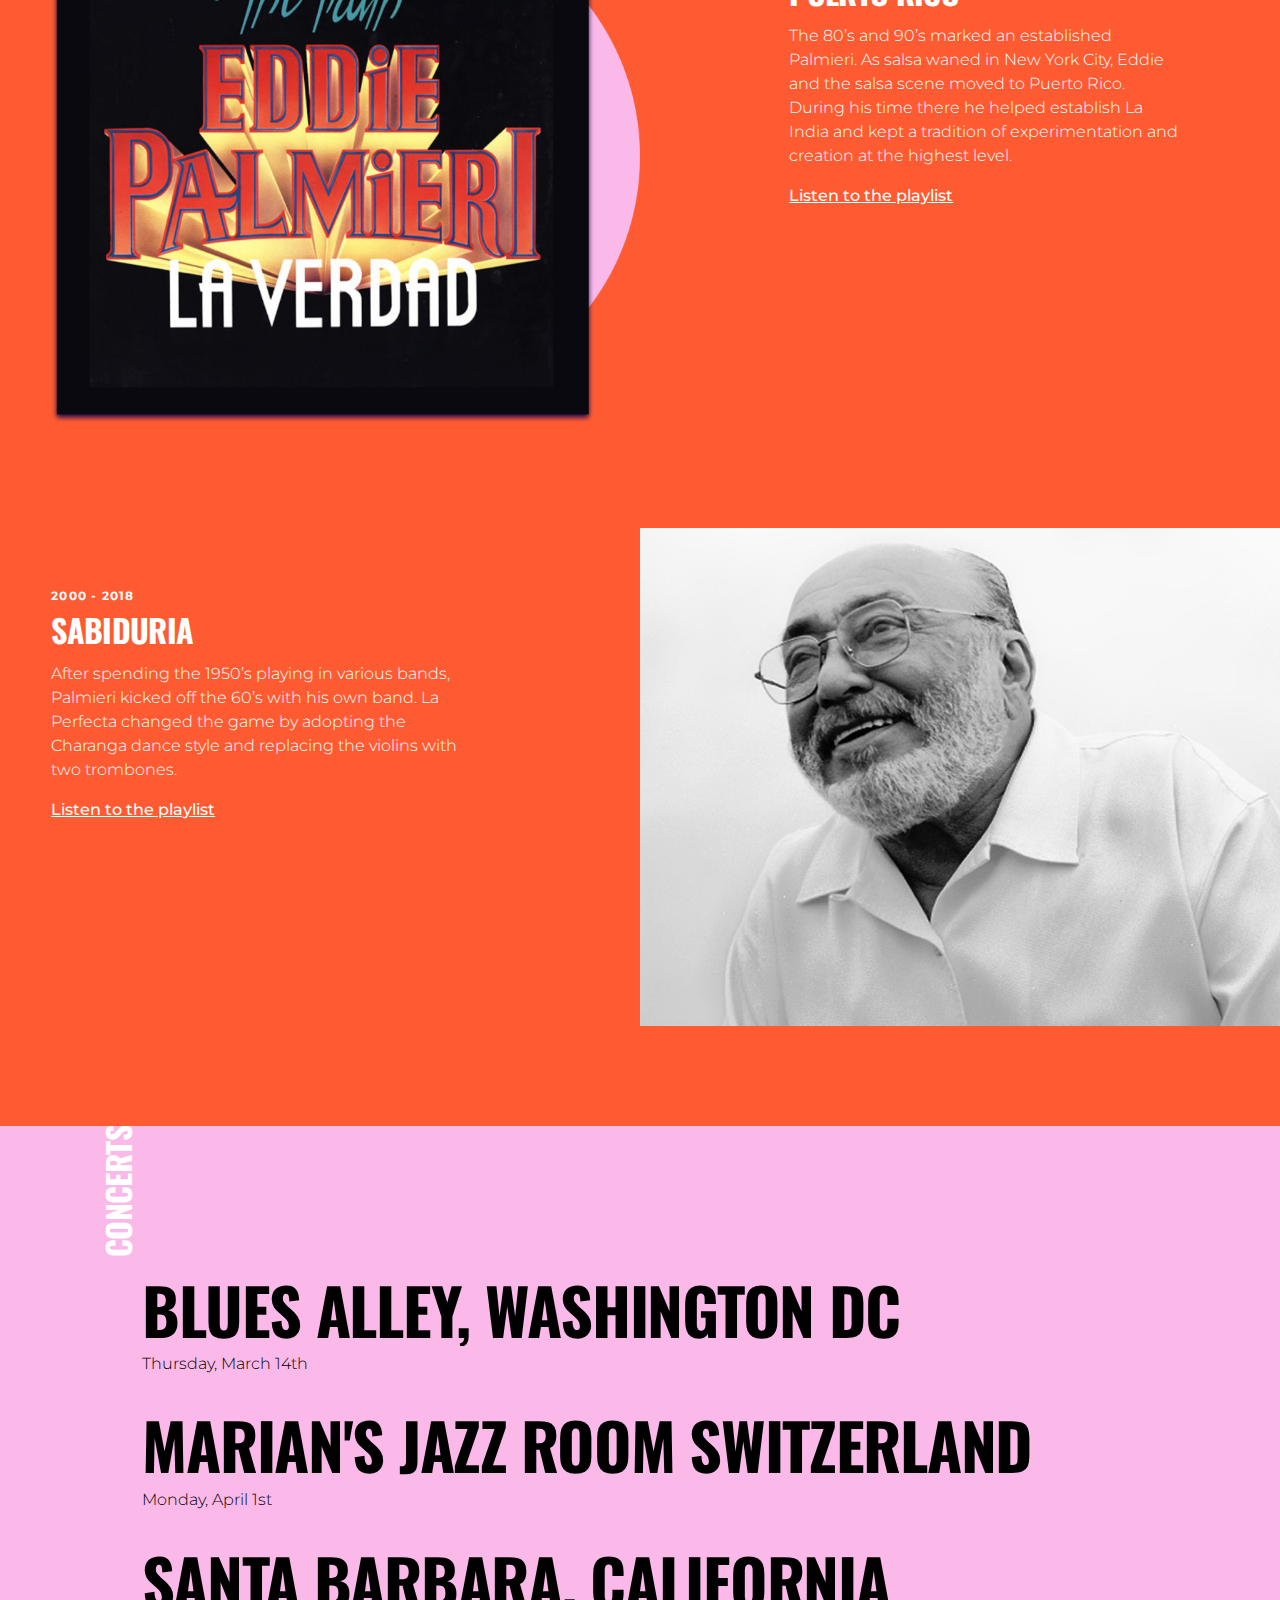
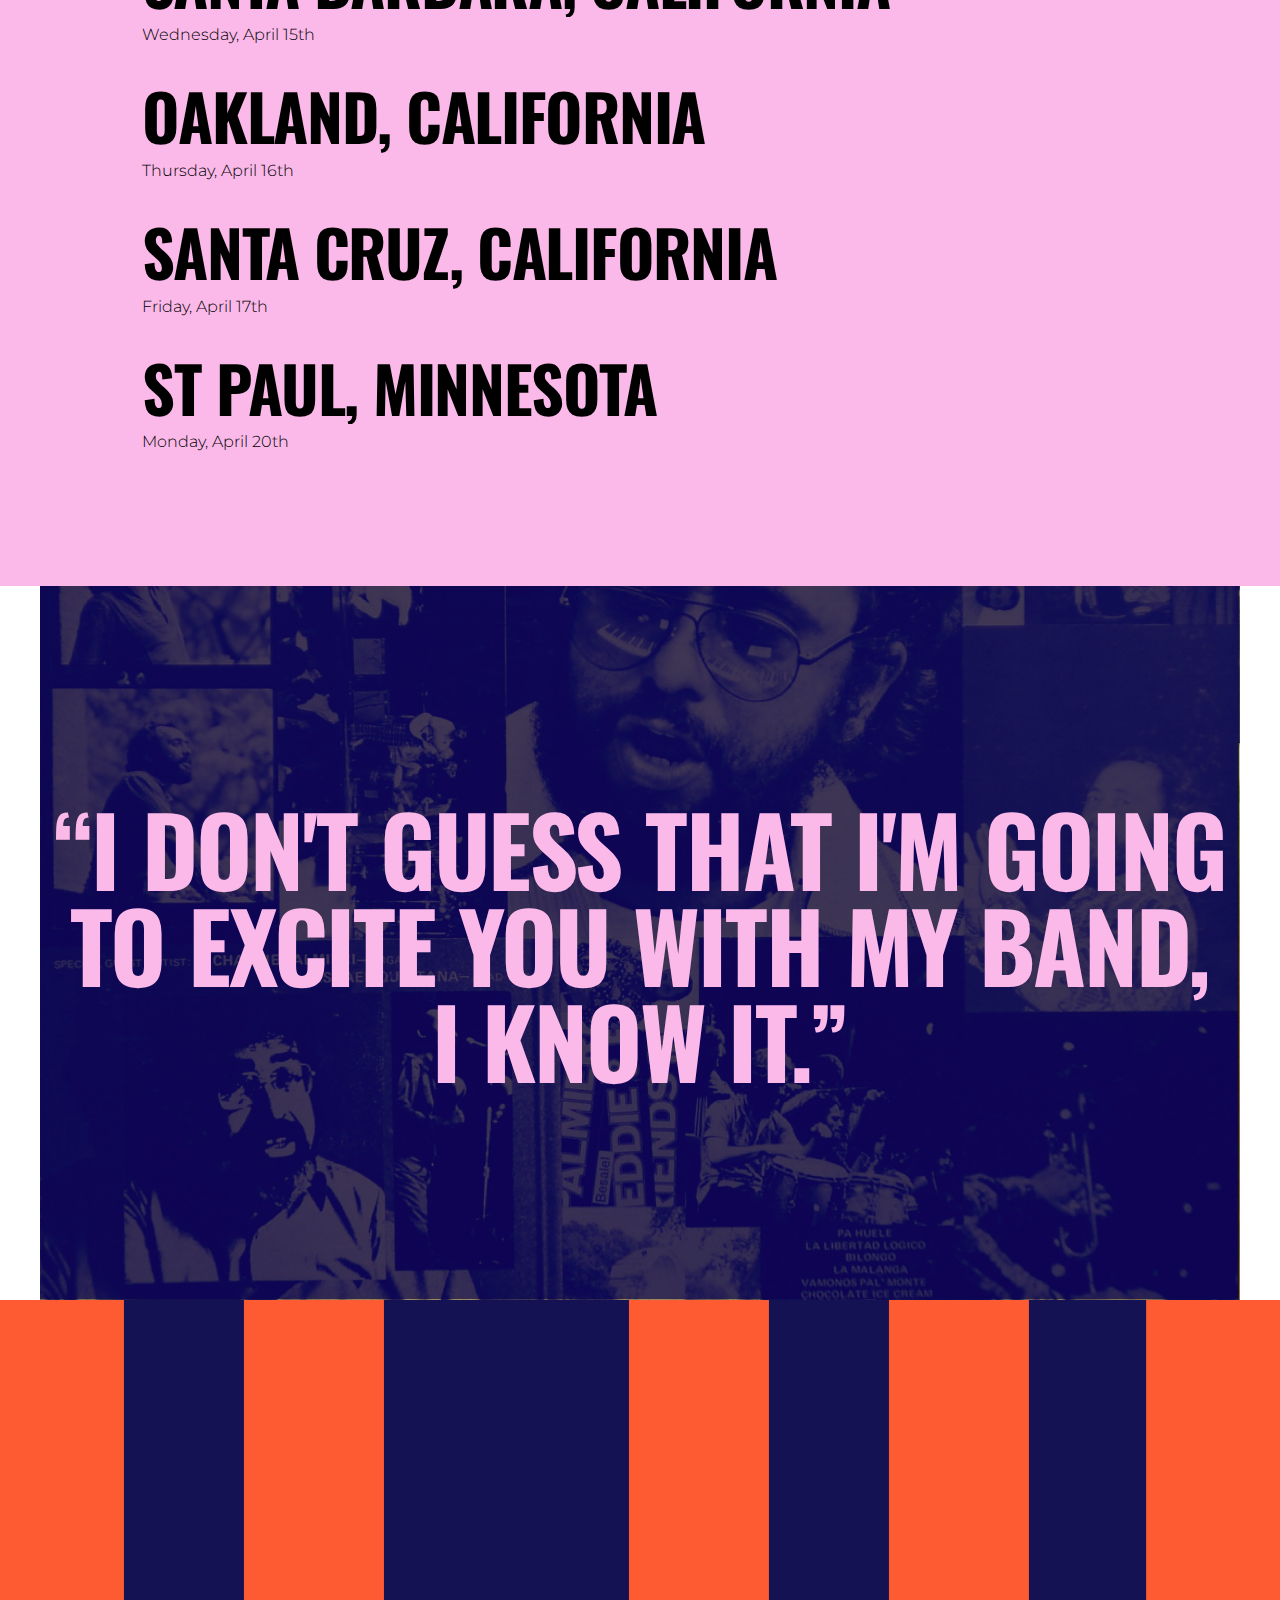
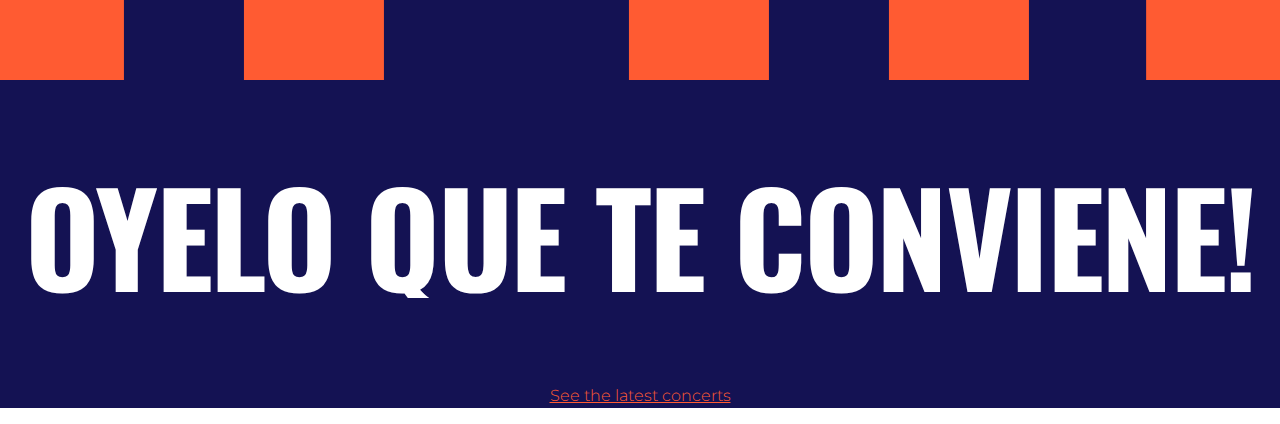
==== commit 25f860c3: "Mobile" ====
--- a/unit_6/index.html
+++ b/unit_6/index.html
@@ -2,17 +2,11 @@
 <html lang="en">
 <head>
 	<title>Vamonos Pal Monte</title>
-
-	<link rel="stylesheet" type="text/css" href="css/style.css">
-	<link rel="stylesheet" type="text/css" href="css/normalize.css">
-
-	<link href="https://fonts.googleapis.com/css?family=Montserrat:300,300i,400,400i,700,700i|Oswald:400,700" rel="stylesheet">
+		<link rel="stylesheet" type="text/css" href="css/style.css">
+		<link rel="stylesheet" type="text/css" href="css/normalize.css">
+		<link href="https://fonts.googleapis.com/css?family=Montserrat:300,300i,400,400i,700,700i|Oswald:400,700" rel="stylesheet">
 </head>
-
-
-
 <body>
-
 	<header>
 		<section class="hero">
             <div class="hero-inner">
@@ -22,135 +16,94 @@
             </div>
         </section>			
 	</header>
-
-	
 	<main>
 		<section id="elmolestoso">
-			<h1>Un Comienzo a La Perfecta</h1>	
+			<h1>Un Comienzo <br>a La Perfecta</h1>	
 			<section id="two_column" class="clearfix">
-				<aside id="left">
+				<aside id="molestoso" class="col-4" >
 					<h3>1961 - 1968</h3>
 					<h2>El Molestoso</h2>
 					<p>After spending the 1950’s playing in various bands, Palmieri kicked off the 60’s with his own band. La Perfecta changed the game by adopting the Charanga dance style and replacing the violins with two trombones.</p> 
 					<p><a href="">Listen to the playlist</a></p>
 				</aside>
-
-				<img id="right" src="images/eddie_young@2x.png" alt="Young Eddie Palmieri sitting down in front of orange background" title="Young Eddie Palmieri">
-
+				<img id="molestoso-img" class="col-7" src="images/eddie_young@2x.png" alt="Young Eddie Palmieri sitting down in front of orange background" title="Young Eddie Palmieri">
 			</section>
-
-			
 			<section id="two_column" class="clearfix">
-
-
-				<img  id="left" src="images/caltjader_records@2x.png" alt="Bamboleate and El Sonido Nuevo album covers feature Eddie and Cal Tjader" title="Eddie Palmieri and Cal Tjader, Bamboleate">
-
-
-				<aside id="right">
+				<img  id="nuevosonido-img" class="col-6" src="images/caltjader_records@2x.png" alt="Bamboleate and El Sonido Nuevo album covers feature Eddie and Cal Tjader" title="Eddie Palmieri and Cal Tjader, Bamboleate">
+				<aside id="nuevosonido" class="col-4">
 					<h3>1971 - 1978</h3>
 					<h2>El Nuevo Sonido</h2>
 					<p>After spending the 1950’s playing in various bands, Palmieri kicked off the 60’s with his own band. La Perfecta changed the game by adopting the Charanga dance style and replacing the violins with two trombones.</p> 
 					<p><a href="">Listen to the playlist</a></p>
 				</aside>
-
 			</section>	
-
 		</section>	
-
 		<section id="justicia">
-
-
-
-			<img id="overlap" src="images/eddie_laughing@2x.png" alt="Eddie Palmieri jumping in the air" title="Eddie Palmieri jumping">
-
+			<img id="justicia-img" src="images/eddie_laughing@2x.png" alt="Eddie Palmieri jumping in the air" title="Eddie Palmieri jumping">
 			<h1>Una era experimental</h1>
-
-
-
 			<section id="two_column" class="clearfix">
-
-				<img id="left" src="images/harlemriverdrive_records@2x.png" alt="Harlem River Drive album cover, an image of kids playing in front of a fire hydrant" title="Harlem River Drive">
-
-				<aside id="right">
-
+				<img id="harlem-img" class="col-5" src="images/harlemriverdrive_records@2x.png" alt="Harlem River Drive album cover, an image of kids playing in front of a fire hydrant" title="Harlem River Drive">
+				<aside id="harlem" class="col-4">
 				<h3>1971 - 1978</h3>
 				<h2>Justice</h2>
 				<p>After spending the 1950’s playing in various bands, Palmieri kicked off the 60’s with his own band. La Perfecta changed the game by adopting the Charanga dance style and replacing the violins with two trombones.</p> 
-
 				<p><a href="">Listen to the playlist</a></p>
 				</aside>
-
 			</section>
-
+		</section>
+		<section id="puertorico">
 			<div class="video">
-				<iframe width="960" height="615" src="https://www.youtube.com/embed/rt2pMXe1Zt8" frameborder="0" allow="accelerometer; autoplay; encrypted-media; gyroscope; picture-in-picture" allowfullscreen></iframe>
+				<iframe width="860" height="515" src="https://www.youtube.com/embed/oUGukMLPQJs" frameborder="0" allow="accelerometer; autoplay; encrypted-media; gyroscope; picture-in-picture" allowfullscreen></iframe>
 			</div>
-
-		</section>
-
-		<section id="puertorico">
 			<h1>A Puerto Rico</h1>
+			<section id="puerto-wrapper">
+				<section id="two_column" class="clearfix">
+					<img id="puerto-img" class="col-6" src="images/laverdad_records@2x.png" alt="Palmieri laughing and playing with his band" title="Eddie Palmieri laughing">
+					<aside id="puerto" class="col-4">
+						<h3>1980 - 1999</h3>
+						<h2>Puerto Rico</h2>
+						<p>The 80’s and 90’s marked an established Palmieri. As salsa waned in New York City, Eddie and the salsa scene moved to Puerto Rico. During his time there he helped establish La India and kept a tradition of experimentation and creation at the highest level.</p> 
+						<p><a href="#">Listen to the playlist</a></p>
+					</aside>
+				</section>
+			</section>
 			<section id="two_column" class="clearfix">
-				<img id="left" src="images/laverdad_records@2x.png" alt="Palmieri laughing and playing with his band" title="Eddie Palmieri laughing">
-				<aside id="right">
-					<h3>1980 - 1999</h3>
-					<h2>Puerto Rico</h2>
-					<p>The 80’s and 90’s marked an established Palmieri. As salsa waned in New York City, Eddie and the salsa scene moved to Puerto Rico. During his time there he helped establish La India and kept a tradition of experimentation and creation at the highest level.</p> 
-					<p><a href="#">Listen to the playlist</a></p>
-				</aside>
-			</section>
-	
-			<section id="two_column" class="clearfix">
-				<aside id="left">
+				<aside id="sabiduria" class="col-4">
 					<h3>2000 - 2018</h3>
 					<h2>Sabiduria</h2>
 					<p>After spending the 1950’s playing in various bands, Palmieri kicked off the 60’s with his own band. La Perfecta changed the game by adopting the Charanga dance style and replacing the violins with two trombones.</p> 
 					<p><a href="">Listen to the playlist</a></p>
 				</aside>
-				<img id="right" src="images/eddie_portrait@2x.png" alt="Palmieri laughing and playing with his band" title="Eddie Palmieri laughing">
+				<img id="sabiduria-img" class="col-6" src="images/eddie_portrait@2x.png" alt="Palmieri laughing and playing with his band" title="Eddie Palmieri laughing">
 			</section>
 		</section>
-
 		<section id="concerts">
-			<h2>Discography</h2>
-				
-
+			<h2>Concerts</h2>
 				<ul>
 					<li class="list-heading"><a href="#">Blues Alley, Washington DC</a></li>
 					<li class="list-description">Thursday, March 14th</li>
 				</ul>
-
 				<ul>
 					<li class="list-heading"><a href="#">Marian's Jazz Room Switzerland</a></li>
 					<li class="list-description">Monday, April 1st</li>
 				</ul>
-
 				<ul>
 					<li class="list-heading"><a href="#">Santa Barbara, California</a></li>
 					<li class="list-description">Wednesday, April 15th</li>
 				</ul>
-					
 				<ul>
 					<li class="list-heading"><a href="#">Oakland, California</a></li>
 					<li class="list-description">Thursday, April 16th</li>
 				</ul>
-				
 				<ul>
 					<li class="list-heading"><a href="#">Santa Cruz, California</a></li>
 					<li class="list-description">Friday, April 17th</li>
 				</ul>
-
 				<ul>
 					<li class="list-heading"><a href="#">St Paul, Minnesota</a></li>
 					<li class="list-description">Monday, April 20th</li>
-				</ul>
-	
-
-
-				
-				
+				</ul>			
 		</section>
-
 		<section id="collage">
 			<div class="bg-image">
 				<img src="images/eddiepalmieri_collage.jpg" alt="Palmieri laughing and playing with his band" title="Eddie Palmieri laughing">
@@ -158,12 +111,10 @@
 			</div>
 		</section>
 	</main>
-	
 	<footer>
 		<img src="images/pianokeys@2x.png" alt="Piano Keys" title="Piano Keys">
 		<h1>Oyelo Que Te Conviene!</h1>
 			<p><a href="">See the latest concerts</a></p>
 	</footer>
-
 </body>
 </html>--- a/unit_6/css/style.css
+++ b/unit_6/css/style.css
@@ -1,15 +1,13 @@
-
-
 body {
 	font-size: 16px;
 	margin: 2em;
 
 }
-
 img {
 	width:100%;
 }
 
+/* Type */
 
 h1, h2, q, .list-heading {
 	font-family: 'Oswald', sans-serif;
@@ -19,21 +17,19 @@
 	overflow:hidden;
 }
 
-h3, p {font-family: 'Montserrat', sans-serif;}
-
+h3, p {
+	font-family: 'Montserrat', sans-serif;}
 h1 {
-	font-size: 10em;
+	font-size: 8em;
 	line-height: 1em;
 	color: white;
 	z-index:10;
 }
-
 h2 {
 	font-size: 2em;
 	line-height: 1em;
 	margin: 0px !important;
 }
-
 h3 { 
 	text-transform: uppercase;
 	letter-spacing: .1em;
@@ -41,92 +37,55 @@
 	font-size: .75em;
 	line-height: 1em;
  }
-
-
 p  {
 	font-weight: 300;
 	font-size: 1em;
 	line-height: 1.5em;
 }
-
-
 q {
 	font-size: 6em;
 	line-height: 1em;
 }
 
-nav a  { 
-	font-family: 'Montserrat', sans-serif;
-	text-transform: uppercase;
-	letter-spacing: 1px;
-	font-weight: 400;
-	font-size: .8em;
-	line-height: 1em;
+a {
+ 	color:#FF5B32;
  }
-
- a {color:#FF5B32;}
-
 
 section h1 {
 	padding-left:40px;
 	padding-top:100px;
  	margin: 0px;}
 }
- 
-
-ul { list-style-type: none;
-}
-	
+ul { 
+	list-style-type: none;
+}	
 li {
 	margin: 0;
 	padding: 1em 0;
 
 }
-
 header, footer, q, .video {
 	text-align: center;
 }
 
-footer {background-color: #141253;}
-
-
-
-
-
- 
-.bg-image {
-    position: relative;
-}
-
-.bg-image img {
-    display: block;
-    width: 100%;
-    max-width: 1200px; /* corresponds to max height of 450px */
-    margin: 0 auto;
-}
-
-.bg-image q {
-    position: absolute;
-    top:30%;
-    left: 0;
-    right: 0;
-    color: #FBB9E9;
-}
-
-#two_column {
-    padding: 20px;
-}
-
-#left {
-    padding: 2%;
-    float: left;
-    width: 46%;
-}
-
-#right {
-    padding: 2%;
-    float: right;   
-    width: 46%;
+
+/* Columns & Clearfix */
+
+.col-1 {width: 8.33%;}
+.col-2 {width: 16.66%;}
+.col-3 {width: 25%;}
+.col-4 {width: 33.33%;}
+.col-5 {width: 41.66%;}
+.col-6 {width: 50%;}
+.col-7 {width: 58.33%;}
+.col-8 {width: 66.66%;}
+.col-9 {width: 75%;}
+.col-10 {width: 83.33%;}
+.col-11 {width: 91.66%;}
+.col-12 {width: 100%;}
+
+.two-column{
+	padding:0px;
 }
 
 .clearfix:after {
@@ -137,6 +96,8 @@
     clear: both;
     height: 0;
 }
+
+/* Hero */
 
 .hero {
     /* Sizing */
@@ -159,88 +120,219 @@
     background-repeat: no-repeat;
     background-attachment: fixed;
 }
-
 .hero h1 {
-    /* Text styles */
     color:#FBB9E9;
 	font-size: 10em;
 	line-height: 1em;
 	padding-left:40px;
 }
-
 .hero h2 {
-    /* Text styles */
     font-size: 2em;
     color:#FF5B32;
     padding-left:40px;
 }
-
 .hero p {
-    /* Text styles */
     color: white;
     padding-left:40px;
     width:350px;
-  
-}
-
-
-#elmolestoso {background-color: #905624;}
+}
+
+/* El Molestoso - Section 1 */
+
+#elmolestoso {
+	background-color: #2E6261;
+	position:relative;
+}
+#elmolestoso a {
+	font-weight:500;
+}
 #elmolestoso p, h2, h3 {
 	color:white;
 }
-#justicia {background-color: #CFD3F2;
-}
-#overlap {
-	transform:translateY(200px);
+#elmolestoso h1 {
+	z-index:10;
+	position:absolute;
+	margin-top:50px;
+}
+#molestoso{
+    float: left;
+    padding-left:40px;
+    padding-top:500px;
+    padding-right:4%;
+}
+#molestoso-img{
+	float: right;
+	padding-right:0px;
+	padding-top:350px;
+}
+#nuevosonido-img{
+	float: left;
+	padding-right:4%;
+	padding-left:4%;
+	padding-bottom:200px;
+	padding-top:125px;
+}
+#nuevosonido{
+    float: right;
+    padding-left:0px;
+    padding-top:200px;
+    padding-right:4%;
+}
+
+/* Justicia - Section 2 */
+
+#justicia {
+	background-color: #CFD3F2;
+	position:relative;
+}
+#justicia-img {
+	transform:translateY(-100px);
 	z-index:-1;
-	width:800px;
+	width:700px;
 	float:right;
-
-
 } 
-
-#justicia .video {
-	transform:translateY(100px);
+.harlem-wrapper{
+	padding-top:100px;
+}
+#justicia h1 {
+	position:absolute;
+	margin-top:50px;
+}
+#justicia a {
+	font-weight:500;
+}
+#harlem-img{
+	float: left;
+    padding-left:4%;
+    padding-bottom:500px;
+    padding-top:50px;
+    padding-right:4%;
+}
+#harlem {
+	float: right;
+	padding-right:8%;
+	padding-top:100px;
+}
+
+/* Puerto Rico - Section 3 */
+
+.video {
+	transform:translateY(-350px);
 	z-index:1;
 } 
-#puertorico {background-color: #FF5B32;
-color:white;}
-
-#puertorico a {color:white;}
-
-#concerts {background-color: #FBB9E9;}
-
+#puertorico {
+	background-color: #FF5B32;
+	color:white;
+	position:relative;
+}
+#puertorico a {
+	color: white;
+	font-weight: 500;
+}
+#puertorico h1 {
+	position: absolute;
+	z-index: 10;
+	margin-top: -525px;
+}
+#puerto-wrapper {
+	margin-top:-200px;
+	padding-left:4%;
+	padding-right:4%;
+}
+#puerto {
+	float:right;
+	padding-right: 4%;
+	padding-top: 50px;
+}
+#puerto img {
+	float:left;
+	padding-right: 4%;
+}
+#sabiduria {
+	float:left;
+	padding-left: 4%;
+	padding-right: 4%;
+	padding-top: 150px;
+}
+#sabiduria-img {
+	float: right;
+	padding-right: 0px;
+	padding-top: 100px;
+	padding-bottom:100px;
+}
+
+
+/* Concerts - Section 4 */
+
+
+#concerts {
+	background-color: #FBB9E9;
+	padding-left:8%;
+	padding-right:8%;
+	padding-bottom:100px;
+}
+#concerts h2 {
+	writing-mode: vertical-rl;
+	transform: rotateZ(-180deg);
+}
+#concerts li {
+	list-style: none;
+}
 li.list-heading {
-	font-size:8em;
+	font-size:4em;
 	margin:0px;
 	padding:0px;
 	color: black;
-	
-}
-
+}
 li.list-heading a{
 	color: black;
 	text-decoration:none;
 }
-
 li.list-heading a:hover{
 	color: white;
 }
-
-
 li.list-description {
 	font-family: 'Montserrat', sans-serif;
 	font-weight: 300;
 	font-size: 1em;
 	line-height: 1.5em;
 	color: black;
-}
-
-
-
-
-
-
-
-
-
+	margin-top:-10px;
+}
+
+/* Collage - Section 5 */
+
+.bg-image {
+    position: relative;
+}
+
+.bg-image img {
+    display: block;
+    width: 100%;
+    max-width: 1200px; /* corresponds to max height of 450px */
+    margin: 0 auto;
+}
+
+.bg-image q {
+    position: absolute;
+    top:30%;
+    left: 4%;
+    right: 4%;
+    color: #FBB9E9;
+}
+
+.bg-image p {
+	margin: 0px !important;
+}
+
+/* Footer */
+
+
+footer {background-color: #141253;}
+
+
+
+
+
+
+
